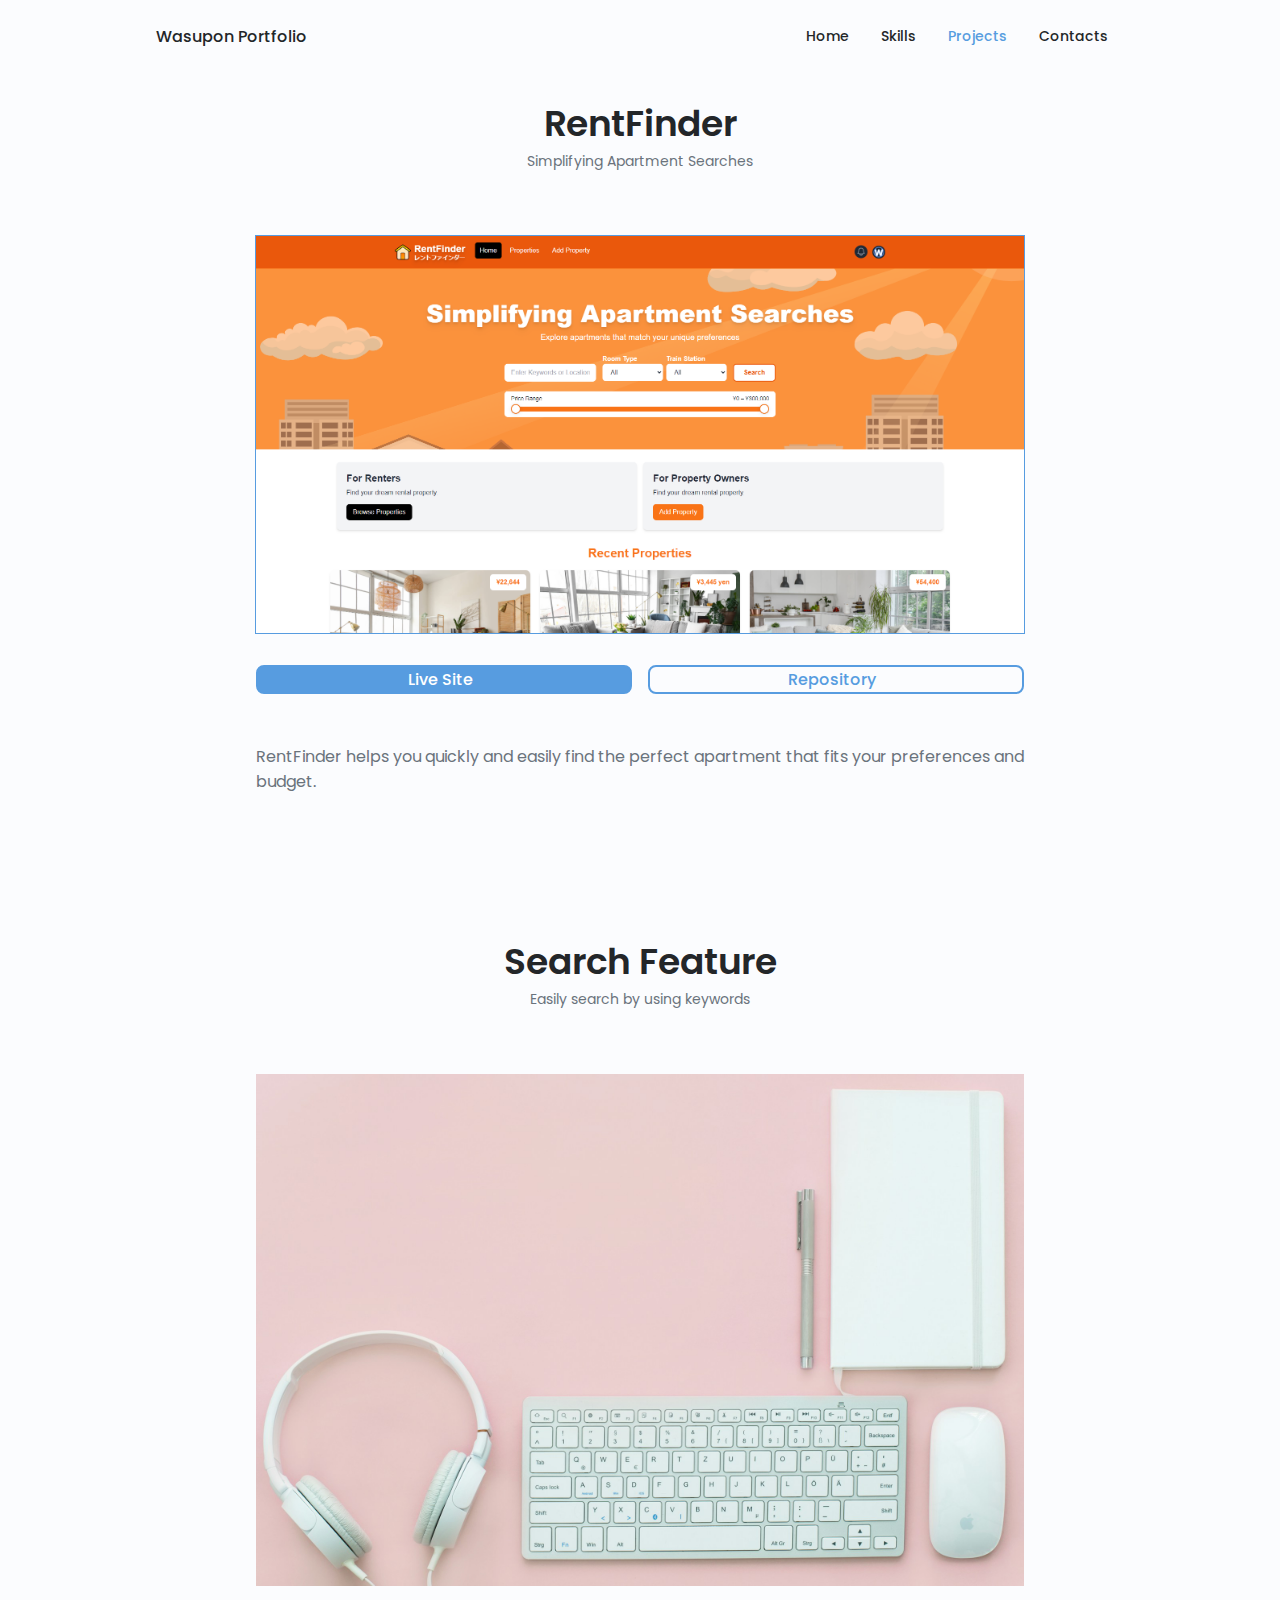
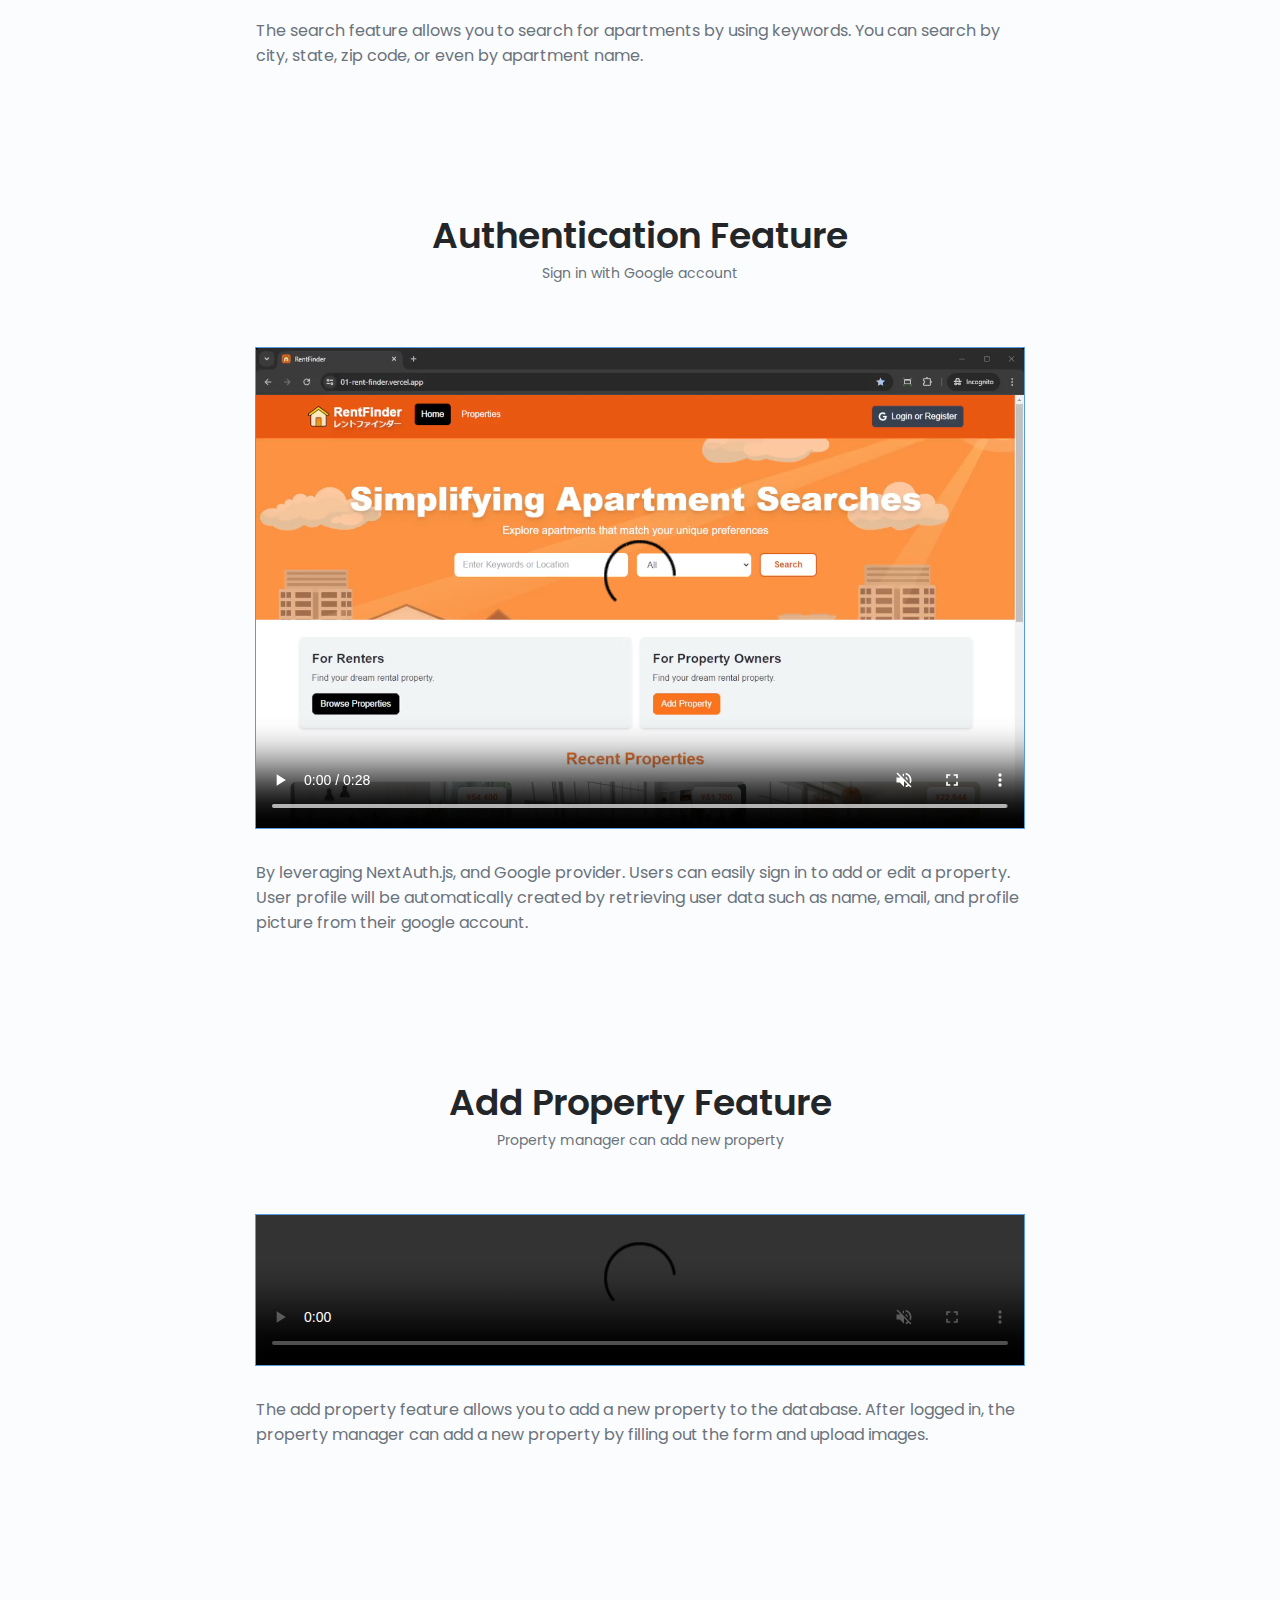
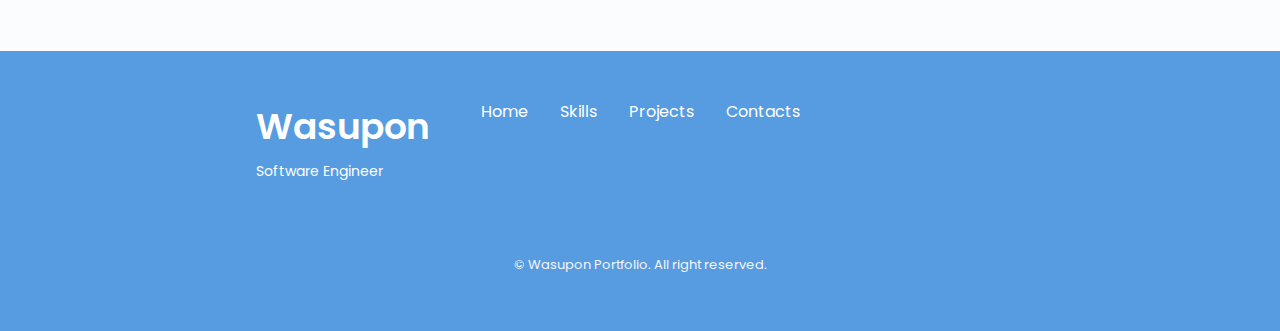
==== project-01.html @ f7b43113 "feat: project image header and icon" ====
<!DOCTYPE html>
<html lang="en">
  <head>
    <meta charset="UTF-8" />
    <meta name="viewport" content="width=device-width, initial-scale=1.0" />

    <!--==================== UNICONS ====================-->

    <link
      rel="stylesheet"
      href="https://unicons.iconscout.com/release/v4.0.8/css/line.css"
    />

    <link
      rel="stylesheet"
      href="https://unicons.iconscout.com/release/v4.0.8/css/solid.css"
    />

    <!--==================== CSS ==========-->
    <link rel="stylesheet" href="assets/css/styles.css" />

    <title>RentFinder Details</title>
    <link rel="icon" type="image/x-icon" href="/assets/img/w_icon.ico" />
  </head>
  <body>
    <!--==================== HEADER ====================-->
    <header class="header" id="header">
      <nav class="nav container">
        <a href="./index.html#home" class="nav__logo">Wasupon Portfolio</a>

        <div class="nav__menu" id="nav-menu">
          <ul class="nav__list grid">
            <li class="nav__item">
              <a href="./index.html#home" class="nav__link">
                <i class="uil uil-estate nav__icon"></i> Home
              </a>
            </li>

            <li class="nav__item">
              <a href="./index.html#skills" class="nav__link">
                <i class="uil uil-file-alt nav__icon"></i> Skills
              </a>
            </li>

            <li class="nav__item">
              <a href="./index.html#projects" class="nav__link active-link">
                <i class="uil uil-scenery nav__icon"></i> Projects
              </a>
            </li>

            <li class="nav__item">
              <a href="./index.html#contact" class="nav__link">
                <i class="uil uil-message nav__icon"></i> Contacts
              </a>
            </li>
          </ul>

          <i class="uil uil-times nav__close" id="nav-close"></i>
        </div>

        <div class="nav__btns">
          <!-- Theme change button -->
          <i class="uil uil-moon change-theme" id="theme-button"></i>

          <div class="nav__toggle" id="nav-toggle">
            <i class="uil uil-apps"></i>
          </div>
        </div>
      </nav>
    </header>

    <!--==================== MAIN ====================-->
    <main class="main">
      <!--==================== ABOUT ====================-->
      <section class="about section">
        <div>
          <h2 class="section__title">RentFinder</h2>
          <span class="section__subtitle">Simplifying Apartment Searches</span>

          <div class="about__container container">
            <div class="about__data"></div>

            <a href="https://01-rent-finder.vercel.app/" target="_blank">
              <img
                src="assets/img/project-01.png"
                alt=""
                class="project__image__details img-outline"
              />
            </a>
            <br /><br />
            <div class="projects__button__container">
              <a
                href="https://01-rent-finder.vercel.app/"
                target="_blank"
                class="button button projects__button"
              >
                Live&nbsp;Site
                <i class="uil uil-arrow-circle-right button__icon"></i>
              </a>
              &nbsp;&nbsp;&nbsp;&nbsp;
              <a
                href="https://github.com/wasupon0/01-rent-finder"
                target="_blank"
                class="button button--white projects__button"
              >
                Repository
                <i class="uil uil-github button__icon"></i>
              </a>
            </div>
            <br /><br />
            <p class="about__description">
              RentFinder helps you quickly and easily find the perfect apartment
              that fits your preferences and budget.
            </p>
          </div>
        </div>

        <br />
        <br />
        <br />
        <br />

        <div>
          <h2 class="section__title">Search Feature</h2>
          <span class="section__subtitle">Easily search by using keywords</span>

          <div class="about__container container">
            <div class="about__data"></div>

            <img src="assets/img/projects_place_holder.jpg" alt="" />
            <br /><br />

            <p class="about__description">
              The search feature allows you to search for apartments by using
              keywords. You can search by city, state, zip code, or even by
              apartment name.
            </p>
          </div>
        </div>

        <br />
        <br />
        <br />
        <br />

        <div>
          <h2 class="section__title">Authentication Feature</h2>
          <span class="section__subtitle">Sign in with Google account</span>

          <div class="about__container container">
            <div class="about__data"></div>

            <video
              src="/assets/videos/project-01-auth.mp4"
              title="Copy or Open Text Output from the Context Menu"
              autoplay
              loop
              muted
              controls
              width="100%"
              class="img-outline"
            ></video>
            <br /><br />

            <p class="about__description">
              By leveraging NextAuth.js, and Google provider. Users can easily
              sign in to add or edit a property. User profile will be
              automatically created by retrieving user data such as name, email,
              and profile picture from their google account.
            </p>
          </div>
        </div>

        <br />
        <br />
        <br />
        <br />

        <div>
          <h2 class="section__title">Add Property Feature</h2>
          <span class="section__subtitle"
            >Property manager can add new property</span
          >

          <div class="about__container container">
            <div class="about__data"></div>

            <video
              src="/assets/videos/project-01-add-property.mp4"
              title="Copy or Open Text Output from the Context Menu"
              autoplay
              loop
              muted
              controls
              width="100%"
              class="img-outline"
            ></video>
            <br /><br />

            <p class="about__description">
              The add property feature allows you to add a new property to the
              database. After logged in, the property manager can add a new
              property by filling out the form and upload images.
            </p>
          </div>
        </div>

        <br />
        <br />
        <br />
        <br />
      </section>
    </main>

    <!--==================== FOOTER ====================-->
    <footer class="footer">
      <div class="footer__bg">
        <div class="footer__container container grid">
          <div>
            <h1 class="footer__title">Wasupon</h1>
            <span class="footer__subtitle">Software Engineer</span>
          </div>

          <ul class="footer__links">
            <li>
              <a href="./index.html#home" class="footer__link">Home</a>
            </li>
            <li>
              <a href="./index.html#skills" class="footer__link">Skills</a>
            </li>
            <li>
              <a href="./index.html#projects" class="footer__link">Projects</a>
            </li>
            <li>
              <a href="./index.html#contact" class="footer__link">Contacts</a>
            </li>
          </ul>

          <div class="footer__socials">
            <a
              href="mailto: wasupon.mail@gmail.com"
              target="_blank"
              class="footer__social"
            >
              <i class="uil uil-envelope-alt"></i>
            </a>
            <a
              href="https://www.linkedin.com/in/wasupon-p-90a991279/"
              target="_blank"
              class="footer__social"
            >
              <i class="uil uil-linkedin-alt"></i>
            </a>
            <a
              href="https://github.com/wasupon0"
              target="_blank"
              class="footer__social"
            >
              <i class="uil uil-github-alt"></i>
            </a>
          </div>
        </div>

        <p class="footer__copy">
          &#169; Wasupon Portfolio. All right reserved.
        </p>
      </div>
    </footer>

    <!--========== SCROLL TOP ==========-->
    <a href="#" class="scrollup" id="scroll-top">
      <i class="uil uil-arrow-up scrollup__icon"></i>
    </a>

    <!--==================== MAIN JS ====================-->
    <script src="assets/js/main.js"></script>
  </body>
</html>
---- assets/css/styles.css ----
/*==================== GOOGLE FONTS ====================*/
@import url("https://fonts.googleapis.com/css2?family=Poppins:wght@400;500;600&display=swap");
/*==================== VARIABLES CSS ====================*/
:root {
  --header-height: 3rem;
  /*========== Colors ==========*/
  /* Change favorite color */
  --hue-color: 210;
  /*Purple 250 - Green 142 - Blue 230 - Pink 340*/
  /* HSL color mode */
  --first-color: hsl(var(--hue-color), 69%, 61%);
  --first-color-second: hsl(var(--hue-color), 69%, 61%);
  --first-color-alt: hsl(var(--hue-color), 57%, 53%);
  --first-color-lighter: hsl(var(--hue-color), 92%, 85%);
  --title-color: hsl(var(--hue-color), 8%, 15%);
  --text-color: hsl(var(--hue-color), 8%, 45%);
  --text-color-light: hsl(var(--hue-color), 8%, 65%);
  --input-color: hsl(var(--hue-color), 70%, 96%);
  --body-color: hsl(var(--hue-color), 60%, 99%);
  --container-color: #fff;
  --scroll-bar-color: hsl(var(--hue-color), 12%, 90%);
  --scroll-thumb-color: hsl(var(--hue-color), 12%, 80%);
  /*========== Font and typography ==========*/
  --body-font: "Poppins", sans-serif;
  --big-font-size: 2rem;
  --h1-font-size: 1.5rem;
  --h2-font-size: 1.25rem;
  --h3-font-size: 1.125rem;
  --normal-font-size: 0.938rem;
  --small-font-size: 0.813rem;
  --smaller-font-size: 0.75rem;
  /*========== Font weight ==========*/
  --font-medium: 500;
  --font-semi-bold: 600;
  /*========== Margins Bottom ==========*/
  --mb-0-25: 0.25rem;
  --mb-0-5: 0.5rem;
  --mb-0-75: 0.75rem;
  --mb-1: 1rem;
  --mb-1-5: 1.5rem;
  --mb-2: 2rem;
  --mb-2-5: 2.5rem;
  --mb-3: 3rem;
  /*========== z index ==========*/
  --z-tooltip: 10;
  --z-fixed: 100;
  --z-modal: 1000;
}

::selection {
  background: #579ce0; /* Highlight color */
  color: white; /* Text color within the highlight */
}

@media screen and (min-width: 968px) {
  :root {
    --big-font-size: 3rem;
    --h1-font-size: 2.25rem;
    --h2-font-size: 1.5rem;
    --h3-font-size: 1.25rem;
    --normal-font-size: 1rem;
    --small-font-size: 0.875rem;
    --smaller-font-size: 0.813rem;
  }
}

/*========== Variables Dark theme ==========*/
body.dark-theme {
  /* HSL color mode */
  --first-color-second: hsl(var(--hue-color), 30%, 8%);
  --title-color: hsl(var(--hue-color), 8%, 95%);
  --text-color: hsl(var(--hue-color), 8%, 75%);
  --input-color: hsl(var(--hue-color), 29%, 16%);
  --body-color: hsl(var(--hue-color), 28%, 12%);
  --container-color: hsl(var(--hue-color), 29%, 16%);
  --scroll-bar-color: hsl(var(--hue-color), 12%, 48%);
  --scroll-thumb-color: hsl(var(--hue-color), 12%, 36%);
}

/*========== Button Dark/Light ==========*/
.nav__btns {
  align-items: center;
  display: flex;
}

.change-theme {
  color: var(--title-color);
  cursor: pointer;
  font-size: 1.25rem;
  margin-right: var(--mb-1);
}

.change-theme:hover {
  color: var(--first-color);
}

/*==================== BASE ====================*/
* {
  box-sizing: border-box;
  margin: 0;
  padding: 0;
}

html {
  scroll-behavior: smooth;
}

body {
  background-color: var(--body-color);
  color: var(--text-color);
  font-family: var(--body-font);
  font-size: var(--normal-font-size);
  margin: 0 0 var(--header-height) 0;
}

h1,
h2,
h3,
h4 {
  color: var(--title-color);
  font-weight: var(--font-semi-bold);
}

ul {
  list-style: none;
}

a {
  text-decoration: none;
}

img {
  height: auto;
  max-width: 100%;
}

/*==================== REUSABLE CSS CLASSES ====================*/
.section {
  padding: 2rem 0 4rem;
}

.section__title {
  color: var(--title-color);
  font-size: var(--h1-font-size);
}

.section__subtitle {
  display: block;
  font-size: var(--small-font-size);
  margin-bottom: var(--mb-3);
}

.section__title,
.section__subtitle {
  text-align: center;
}

/*==================== LAYOUT ====================*/
.container {
  margin-left: var(--mb-1-5);
  margin-right: var(--mb-1-5);
  max-width: 768px;
}

.grid {
  display: grid;
  gap: 1.5rem;
}

.grid-skill {
  display: grid;
  gap: 5rem;
}

.header {
  background-color: var(--body-color);
  bottom: 0;
  left: 0;
  position: fixed;
  width: 100%;
  z-index: var(--z-fixed);
}

/*==================== NAV ====================*/
.nav {
  align-items: center;
  display: flex;
  height: var(--header-height);
  justify-content: space-between;
  max-width: 968px;
}

.nav__logo,
.nav__toggle {
  color: var(--title-color);
  font-weight: var(--font-medium);
}

.nav__logo:hover {
  color: var(--first-color);
}

.nav__toggle {
  cursor: pointer;
  font-size: 1.1rem;
}

.nav__toggle:hover {
  color: var(--first-color);
}

@media screen and (max-width: 767px) {
  .nav__menu {
    background-color: var(--body-color);
    border-radius: 1.5rem 1.5rem 0 0;
    bottom: -100%;
    box-shadow: 0 -1px 4px rgba(0, 0, 0, 0.15);
    left: 0;
    padding: 2rem 1.5rem 4rem;
    position: fixed;
    transition: 0.3s;
    width: 100%;
  }
}

.nav__list {
  gap: 2rem;
  grid-template-columns: repeat(3, 1fr);
}

.nav__link {
  align-items: center;
  color: var(--title-color);
  display: flex;
  flex-direction: column;
  font-size: var(--small-font-size);
  font-weight: var(--font-medium);
}

.nav__link:hover {
  color: var(--first-color);
}

.nav__icon {
  font-size: 1.2rem;
}

.nav__close {
  bottom: 0.5rem;
  color: var(--first-color);
  cursor: pointer;
  font-size: 1.5rem;
  position: absolute;
  right: 1.3rem;
}

.nav__close:hover {
  color: var(--first-color-alt);
}

/* show menu */
.show-menu {
  bottom: 0;
}

/* Active link */
.active-link {
  color: var(--first-color);
}

/* Change background header */
.scroll-header {
  box-shadow: 0 -1px 4px rgba(0, 0, 0, 0.15);
}

/*==================== HOME ====================*/
.home__container {
  gap: 1rem;
}

.home__content {
  align-items: center;
  grid-template-columns: 0.5fr 3fr;
  padding-top: 3.5rem;
}

.home__social {
  display: grid;
  grid-template-columns: max-content;
  row-gap: 1rem;
}

.home__social-icon {
  color: var(--first-color);
  font-size: 1.25rem;
}

.home__social-icon:hover {
  color: var(--first-color-alt);
}

.home__blob {
  fill: var(--first-color);
  width: 200px;
}

.home__blob-img {
  width: 170px;
}

.home__data {
  grid-column: 1/3;
}

.home__title {
  font-size: var(--big-font-size);
}

.home__subtitle {
  color: var(--text-color);
  font-size: var(--h3-font-size);
  font-weight: var(--font-medium);
  margin-bottom: var(--mb-0-75);
}

.home__description {
  margin-bottom: var(--mb-2);
}

.home__scroll {
  display: none;
}

.home__scroll-button {
  color: var(--first-color);
  transition: 0.3s;
}

.home__scroll-button:hover {
  transform: translateY(0.25rem);
}

.home__scroll-mouse {
  font-size: 2rem;
}

.home__scroll-name {
  color: var(--title-color);
  font-size: var(--small-font-size);
  font-weight: var(--font-medium);
  margin-right: var(--mb-0-25);
}

.home__scroll-arrow {
  font-size: 1.25rem;
}

/*========== BUTTONS ==========*/

.button {
  background-color: var(--first-color);
  border: 2px solid var(--first-color);
  border-radius: 0.5rem;
  color: #fff;
  display: inline-block;
  font-weight: var(--font-medium);
  padding: 0.75rem 2rem;
}

/*========== BUTTONS PROJECT NEXT ==========*/

#button--show,
#button--hide {
  align-self: center;
  background-color: var(--first-color);
  border: 2px solid var(--first-color);
  border-radius: 0.5rem;
  color: #fff;
  cursor: pointer;
  font-family: Poppins, sans-serif;
  font-size: var(--normal-font-size);
  font-weight: var(--font-medium);
  padding: 0.75rem 2rem;
}

#button--show:hover,
#button--hide:hover {
  background-color: var(--first-color-alt);
}

.hide-project {
  display: none;
}

.show-project {
  display: grid;
}

/*========== BUTTONS PROJECT NEXT ==========*/

.button__container {
  display: flex;
  justify-content: center;
}

.button:hover {
  background-color: var(--first-color-alt);
}

.button__icon {
  font-size: 1.5rem;
  margin-left: var(--mb-0-5);
  transition: 0.3s;
}

.button--white {
  background-color: transparent;
  border: 2px solid var(--first-color);
  border-radius: 0.5rem;
  color: var(--first-color);
}

.button--white:hover {
  background-color: transparent;
  border: 2px solid var(--first-color-alt);
  color: var(--first-color-alt);
}

.button--flex {
  align-items: center;
  display: inline-flex;
  justify-items: center;
  text-align: center;
}

.button--small {
  padding: 0.75rem 1rem;
}

.button--link {
  background-color: transparent;
  color: var(--first-color);
  padding: 0;
}

.button--link:hover {
  background-color: transparent;
  color: var(--first-color-alt);
}

/*==================== ABOUT ====================*/
.about__img {
  align-self: center;
  border-radius: 0.5rem;
  justify-self: center;
  width: 200px;
}

.about__description {
  margin-bottom: var(--mb-2-5);
  text-align: center;
}

.about__info {
  display: flex;
  justify-content: space-evenly;
  margin-bottom: var(--mb-2-5);
}

.about__info-title {
  color: var(--title-color);
  font-size: var(--h2-font-size);
  font-weight: var(--font-semi-bold);
}

.about__info-name {
  font-size: var(--smaller-font-size);
}

.about__info-title,
.about__info-name {
  display: block;
  text-align: center;
}

.about__buttons {
  display: flex;
  justify-content: center;
}

/*==================== SKILLS ====================*/
.skills__container {
  row-gap: 0;
}

.skills__header {
  align-items: center;
  cursor: pointer;
  display: flex;
  margin-bottom: var(--mb-2-5);
}

.skills__icon,
.skills__arrow {
  color: var(--first-color);
  font-size: 2rem;
}

.skills__icon {
  margin-right: var(--mb-0-75);
}

.skills__title {
  font-size: var(--h3-font-size);
}

.skills__subtitle {
  color: var(--text-color-light);
  font-size: var(--smaller-font-size);
}

.skills__arrow {
  margin-left: auto;
  transition: 0.4s;
}

.skills__list {
  padding-left: 2.7rem;
  row-gap: 1.5rem;
}

.skills__titles {
  display: flex;
  justify-content: space-between;
  margin-bottom: var(--mb-0-5);
}

.skills__name {
  font-size: var(--normal-font-size);
  font-weight: var(--font-medium);
}

.skills__bar,
.skills__percentage {
  border-radius: 0.25rem;
  height: 5px;
}

.skills__bar {
  background-color: var(--first-color-lighter);
}

.skills__percentage {
  background-color: var(--first-color);
  display: block;
}

.skills__html {
  width: 90%;
}

.skills__css {
  width: 80%;
}

.skills__js {
  width: 60%;
}

.skills__react {
  width: 85%;
}

.skills__php {
  width: 80%;
}

.skills__node {
  width: 70%;
}

.skills__firebase {
  width: 90%;
}

.skills__python {
  width: 55%;
}

.skills__figma {
  width: 90%;
}

.skills__sketch {
  width: 85%;
}

.skills__photoshop {
  width: 85%;
}

.skills__close .skills__list {
  height: 0px;
  overflow: hidden;
}

.skills__open .skills__list {
  height: max-content;
  margin-bottom: var(--mb-2-5);
}

.skills__open .skills__arrow {
  transform: rotate(-180deg);
}

/*==================== QUALIFICATION ====================*/
.qualification__tabs {
  display: flex;
  justify-content: space-evenly;
  margin-bottom: var(--mb-2);
}

.qualification__button {
  cursor: pointer;
  font-size: var(--h3-font-size);
  font-weight: var(--font-medium);
}

.qualification__button:hover {
  color: var(--first-color);
}

.qualification__icon {
  font-size: 1.8rem;
  margin-right: var(--mb-0-25);
}

.qualification__data {
  column-gap: 1.5rem;
  display: grid;
  grid-template-columns: 1fr max-content 1fr;
}

.qualification__title {
  font-size: var(--normal-font-size);
  font-weight: var(--font-medium);
}

.qualification__subtitle {
  display: inline-block;
  font-size: var(--small-font-size);
  margin-bottom: var(--mb-1);
}

.qualification__calendar {
  color: var(--text-color-light);
  font-size: var(--smaller-font-size);
}

.qualification__rounder {
  background-color: var(--first-color);
  border-radius: 50%;
  display: inline-block;
  height: 13px;
  width: 13px;
}

.qualification__line {
  background-color: var(--first-color);
  display: block;
  height: 100%;
  transform: translate(6px, -7px);
  width: 1px;
}

.qualification [data-content] {
  display: none;
}

.qualification__active[data-content] {
  display: block;
}

.qualification__button.qualification__active {
  color: var(--first-color);
}

/*==================== SERVICES ====================*/
.services__container {
  gap: 1.5rem;
  grid-template-columns: repeat(2, 1fr);
}

.services__content {
  background-color: var(--container-color);
  border-radius: 0.25rem;
  box-shadow: 0 2px 4px rgba(0, 0, 0, 0.15);
  overflow: hidden;
  padding: 3.5rem 0.5rem 1.25rem 1.5rem;
  position: relative;
  transition: 0.3s;
}

.services__content:hover {
  box-shadow: 0 4px 8px rgba(0, 0, 0, 0.15);
}

.services__icon {
  color: var(--first-color);
  display: block;
  font-size: 1.5rem;
  margin-bottom: var(--mb-1);
}

.services__title {
  font-size: var(--h3-font-size);
  font-weight: var(--font-medium);
  margin-bottom: var(--mb-1);
}

.services__button {
  cursor: pointer;
  font-size: var(--small-font-size);
}

.services__button:hover .button__icon {
  transform: translateX(0.25rem);
}

.services__modal {
  align-items: center;
  background-color: rgba(0, 0, 0, 0.5);
  bottom: 0;
  display: flex;
  justify-content: center;
  left: 0;
  opacity: 0;
  padding: 0 1rem;
  position: fixed;
  right: 0;
  top: 0;
  transition: 0.3s;
  visibility: hidden;
  z-index: var(--z-modal);
}

.services__modal-content {
  background-color: var(--container-color);
  border-radius: 0.5rem;
  padding: 1.5rem;
  position: relative;
}

.services__modal-services {
  row-gap: 1rem;
}

.services__modal-service {
  display: flex;
}

.services__modal-title {
  font-size: var(--h3-font-size);
  font-weight: var(--font-medium);
  margin-bottom: var(--mb-1-5);
}

.services__modal-close {
  color: var(--first-color);
  cursor: pointer;
  font-size: 1.5rem;
  position: absolute;
  right: 1rem;
  top: 1rem;
}

.services__modal-icon {
  color: var(--first-color);
  margin-right: var(--mb-0-25);
}

/* Active Modal */
.active-modal {
  opacity: 1;
  visibility: visible;
}

/*==================== PROJECTS ====================*/
.img-outline {
  outline: 1px solid #579ce0;
}

.projects__icon__container {
  align-items: center;
  display: flex;
  gap: 1rem;
  justify-content: flex-start;
  padding-bottom: 1rem;
}

.projects__container {
  max-width: 1200px;
  overflow: initial;
  padding-left: 2rem;
  padding-right: 2rem;
}

.projects__content {
  width: 100%;
}

.projects__img {
  border-radius: 0.5rem;
  justify-self: center;
  width: 100%;
}

.projects__img:hover,
.project__image__details:hover {
  border-color: transparent;
  cursor: pointer;
  outline: 4px solid var(--first-color);
}

.projects__title {
  font-size: var(--h3-font-size);
  margin-bottom: var(--mb-0-5);
}

.projects__description {
  margin-bottom: var(--mb-0-75);
}

.projects__button {
  align-items: center;
  display: inline-flex;
  justify-content: center;
  margin: 0 auto;
  padding: 0 1rem;
  width: 100%;
}

.projects__button__container {
  display: flex;
  justify-content: space-between;
}

.projects__button__container > a {
  margin: 0;
}

.projects__button:hover .button__icon {
  /* transform: translateX(0.25rem); */
}

.swiper-button-prev::after,
.swiper-button-next::after {
  content: "";
}

/* .swiper-portfolio-icon {
  color: var(--first-color);
  font-size: 2rem;
} */

.swiper-button-prev {
  left: -0.5rem;
}

.swiper-button-next {
  right: -0.5rem;
}

.swiper-container-horizontal > .swiper-pagination-bullets {
  bottom: -2.5rem;
}

.swiper-pagination-bullet-active {
  background-color: var(--first-color);
}

.swiper-button-prev,
.swiper-button-next,
.swiper-pagination-bullet {
  outline: none;
}

/*==================== PROJECT IN MIND ====================*/
.project {
  text-align: center;
}

.project__bg {
  background-color: var(--first-color-second);
  padding-top: 3rem;
}

.project__title {
  font-size: var(--h2-font-size);
  margin-bottom: var(--mb-0-75);
}

.project__description {
  margin-bottom: var(--mb-1-5);
}

.project__title,
.project__description {
  color: #fff;
}

.project__img {
  justify-self: center;
  width: 232px;
}

/*==================== TESTIMONIAL ====================*/
.testimonial__data,
.testimonial__header {
  display: flex;
}

.testimonial__data {
  justify-content: space-between;
  margin-bottom: var(--mb-1);
}

.testimonial__img {
  border-radius: 50%;
  height: 60px;
  margin-right: var(--mb-0-75);
  width: 60px;
}

.testimonial__name {
  font-size: var(--h3-font-size);
  font-weight: var(--font-medium);
}

.testimonial__client {
  color: var(--text-color-light);
  font-size: var(--small-font-size);
}

.testimonial__description {
  margin-bottom: var(--mb-2-5);
}

.testimonial__icon-star {
  color: var(--first-color);
}

.swiper-container .swiper-pagination-testimonial {
  bottom: 0;
}

/*==================== CONTACT ME ====================*/
.contact__container {
  row-gap: 3rem;
}

.contact__information {
  display: flex;
  margin-bottom: var(--mb-2);
}

.contact__icon {
  color: var(--first-color);
  font-size: 2rem;
  margin-right: var(--mb-0-75);
}

.contact__title {
  font-size: var(--h3-font-size);
  font-weight: var(--font-medium);
}

.contact__icon:hover {
  color: var(--first-color-lighter);
  cursor: pointer;
}

.contact__subtitle {
  color: var(--text-color-light);
  font-size: var(--small-font-size);
}

.contact__content {
  background-color: var(--input-color);
  border-radius: 0.5rem;
  padding: 0.75rem 1rem 0.25rem;
}

.contact__label {
  color: var(--title-color);
  font-size: var(--smaller-font-size);
}

.contact__input {
  background-color: var(--input-color);
  border: none;
  color: var(--text-color);
  font-family: var(--body-font);
  font-size: var(--normal-font-size);
  outline: none;
  padding: 0.25rem 0.5rem 0.5rem 0;
  width: 100%;
}

/*==================== FOOTER ====================*/
.footer {
  padding-top: 2rem;
}

.footer__container {
  row-gap: 3.5rem;
}

.footer__bg {
  background-color: var(--first-color-second);
  padding: 2rem 0 3rem;
}

.footer__title {
  font-size: var(--h1-font-size);
  margin-bottom: var(--mb-0-25);
}

.footer__subtitle {
  font-size: var(--small-font-size);
}

.footer__links {
  display: flex;
  flex-direction: column;
  row-gap: 1.5rem;
}

.footer__link:hover {
  color: var(--first-color-lighter);
}

.footer__social {
  font-size: 1.25rem;
  margin-right: var(--mb-1-5);
}

.footer__social:hover {
  color: var(--first-color-lighter);
}

.footer__copy {
  color: whitesmoke;
  font-size: var(--smaller-font-size);
  margin-top: var(--mb-3);
  text-align: center;
}

.footer__title,
.footer__subtitle,
.footer__link,
.footer__social {
  color: #fff;
}

/*========== SCROLL UP ==========*/
.scrollup {
  background-color: var(--first-color);
  border-radius: 0.4rem;
  bottom: -20%;
  opacity: 0.8;
  padding: 0 0.3rem;
  position: fixed;
  right: 1rem;
  transition: 0.4s;
  z-index: var(--z-tooltip);
}

.scrollup:hover {
  background-color: var(--first-color-alt);
}

.scrollup__icon {
  color: #fff;
  font-size: 1.5rem;
}

/* Show scroll */
.show-scroll {
  bottom: 5rem;
}

/*========== SCROLL BAR ==========*/
::-webkit-scrollbar {
  background-color: var(--scroll-bar-color);
  border-radius: 0.5rem;
  width: 0.6rem;
}

::-webkit-scrollbar-thumb {
  background-color: var(--scroll-thumb-color);
  border-radius: 0.5rem;
}

::-webkit-scrollbar-thumb:hover {
  background-color: var(--text-color-light);
}

/*==================== MEDIA QUERIES ====================*/
/* For small devices */
@media screen and (max-width: 375px) {
  .container {
    margin-left: var(--mb-1);
    margin-right: var(--mb-1);
  }
  .nav__menu {
    padding: 2rem 0.25rem 4rem;
  }
  .nav__list {
    column-gap: 0;
  }
  .home__content {
    grid-template-columns: 0.25fr 3fr;
  }
  .home__blob {
    width: 180px;
  }
  .skills__title {
    font-size: var(--normal-font-size);
  }
  .qualification__data {
    gap: 0.5rem;
  }
  .services__container {
    grid-template-columns: max-content;
    justify-content: center;
  }
  .services__content {
    padding-right: 3.5rem;
  }
  .services__modal {
    padding: 0 0.5rem;
  }
  .project__img {
    width: 200px;
  }

  .projects__img {
    width: 90%;
  }

  .projects__content {
    font-size: var(--small-font-size);
    margin: 0 auto;
  }

  .projects__button__container {
    width: 50%;
  }

  .testimonial__data,
  .testimonial__header {
    align-items: center;
    flex-direction: column;
  }
  .testimonial__img {
    margin-bottom: var(--mb-0-25);
    margin-right: 0;
  }
  .testimonial__data,
  .testimonial__description {
    text-align: center;
  }
}

/* For medium devices */
@media screen and (min-width: 568px) {
  .home__content {
    grid-template-columns: max-content 1fr 1fr;
  }
  .home__data {
    grid-column: initial;
  }
  .home__img {
    justify-self: center;
    order: 1;
  }
  .about__container,
  .skills__container,
  /* .projects__content, */
  .project__container,
  .contact__container,
  .footer__container {
    grid-template-columns: repeat(2, 1fr);
  }
  .qualification__sections {
    display: grid;
    grid-template-columns: 0.6fr;
    justify-content: center;
  }
}

@media screen and (min-width: 768px) {
  .projects__content {
    grid-template-columns: repeat(2, 1fr);
  }

  .container {
    margin-left: auto;
    margin-right: auto;
  }
  body {
    margin: 0;
  }
  .section {
    padding: 6rem 0 2rem;
  }
  .section__subtitle {
    margin-bottom: 4rem;
  }
  .header {
    bottom: initial;
    top: 0;
  }
  .header,
  .main,
  .footer__container {
    padding: 0 1rem;
  }
  .nav {
    column-gap: 1rem;
    height: calc(var(--header-height) + 1.5rem);
  }
  .nav__icon,
  .nav__close,
  .nav__toggle {
    display: none;
  }
  .nav__list {
    column-gap: 2rem;
    display: flex;
  }
  .nav__menu {
    margin-left: auto;
  }
  .change-theme {
    margin: 0;
  }
  .home__container {
    row-gap: 5rem;
  }
  .home__content {
    column-gap: 2rem;
    padding-top: 5.5rem;
  }
  .home__blob {
    width: 270px;
  }
  .home__scroll {
    display: block;
  }
  .home__scroll-button {
    margin-left: 3rem;
  }
  .about__container {
    column-gap: 5rem;
  }
  .about__img {
    width: 350px;
  }
  .about__description {
    text-align: initial;
  }
  .about__info {
    justify-content: space-between;
  }
  .about__buttons {
    justify-content: initial;
  }
  .qualification__tabs {
    justify-content: center;
  }
  .qualification__button {
    margin: 0 var(--mb-1);
  }
  .qualification__sections {
    grid-template-columns: 0.5fr;
  }
  .services__container {
    grid-template-columns: repeat(3, 218px);
    justify-content: center;
  }
  .services__icon {
    font-size: 2rem;
  }
  .services__content {
    padding: 6rem 0 2rem 2.5rem;
  }
  .services__modal-content {
    width: 450px;
  }
  .projects__img {
    /* width: 320px; */
  }
  .projects__content {
    align-items: center;
  }
  .project {
    text-align: initial;
  }
  .project__bg {
    background: none;
  }
  .project__container {
    background-color: var(--first-color-second);
    border-radius: 1rem;
    column-gap: 3rem;
    grid-template-columns: 1fr max-content;
    padding: 3rem 2.5rem 0;
  }
  .project__data {
    padding-top: 0.8rem;
  }
  .footer__container {
    grid-template-columns: repeat(3, 1fr);
  }
  .footer__bg {
    padding: 3rem 0 3.5rem;
  }
  .footer__links {
    column-gap: 2rem;
    flex-direction: row;
  }
  .footer__socials {
    justify-self: flex-end;
  }
  .footer__copy {
    margin-top: 4.5rem;
  }
}

/* For large devices */
@media screen and (min-width: 1024px) {
  .header,
  .main,
  .footer__container {
    padding: 0;
  }
  .home__blob {
    width: 320px;
  }
  .home__social {
    transform: translateX(-6rem);
  }
  .services__container {
    grid-template-columns: repeat(3, 238px);
  }
  .projects__content {
    column-gap: 1.5rem;
  }
  /* .swiper-portfolio-icon {
    font-size: 3.5rem;
  } */
  .swiper-button-prev {
    left: -3.5rem;
  }
  .swiper-button-next {
    right: -3.5rem;
  }
  .swiper-container-horizontal > .swiper-pagination-bullets {
    bottom: -4.5rem;
  }
  .swiper-container-horizontal
    > .swiper-pagination-bullets.swiper-pagination-bullets-dynamic {
    bottom: 0;
  }
  .testimonial__description {
    margin-bottom: 4rem;
  }
  .contact__form {
    width: 460px;
  }
  .contact__inputs {
    grid-template-columns: repeat(2, 1fr);
  }
}
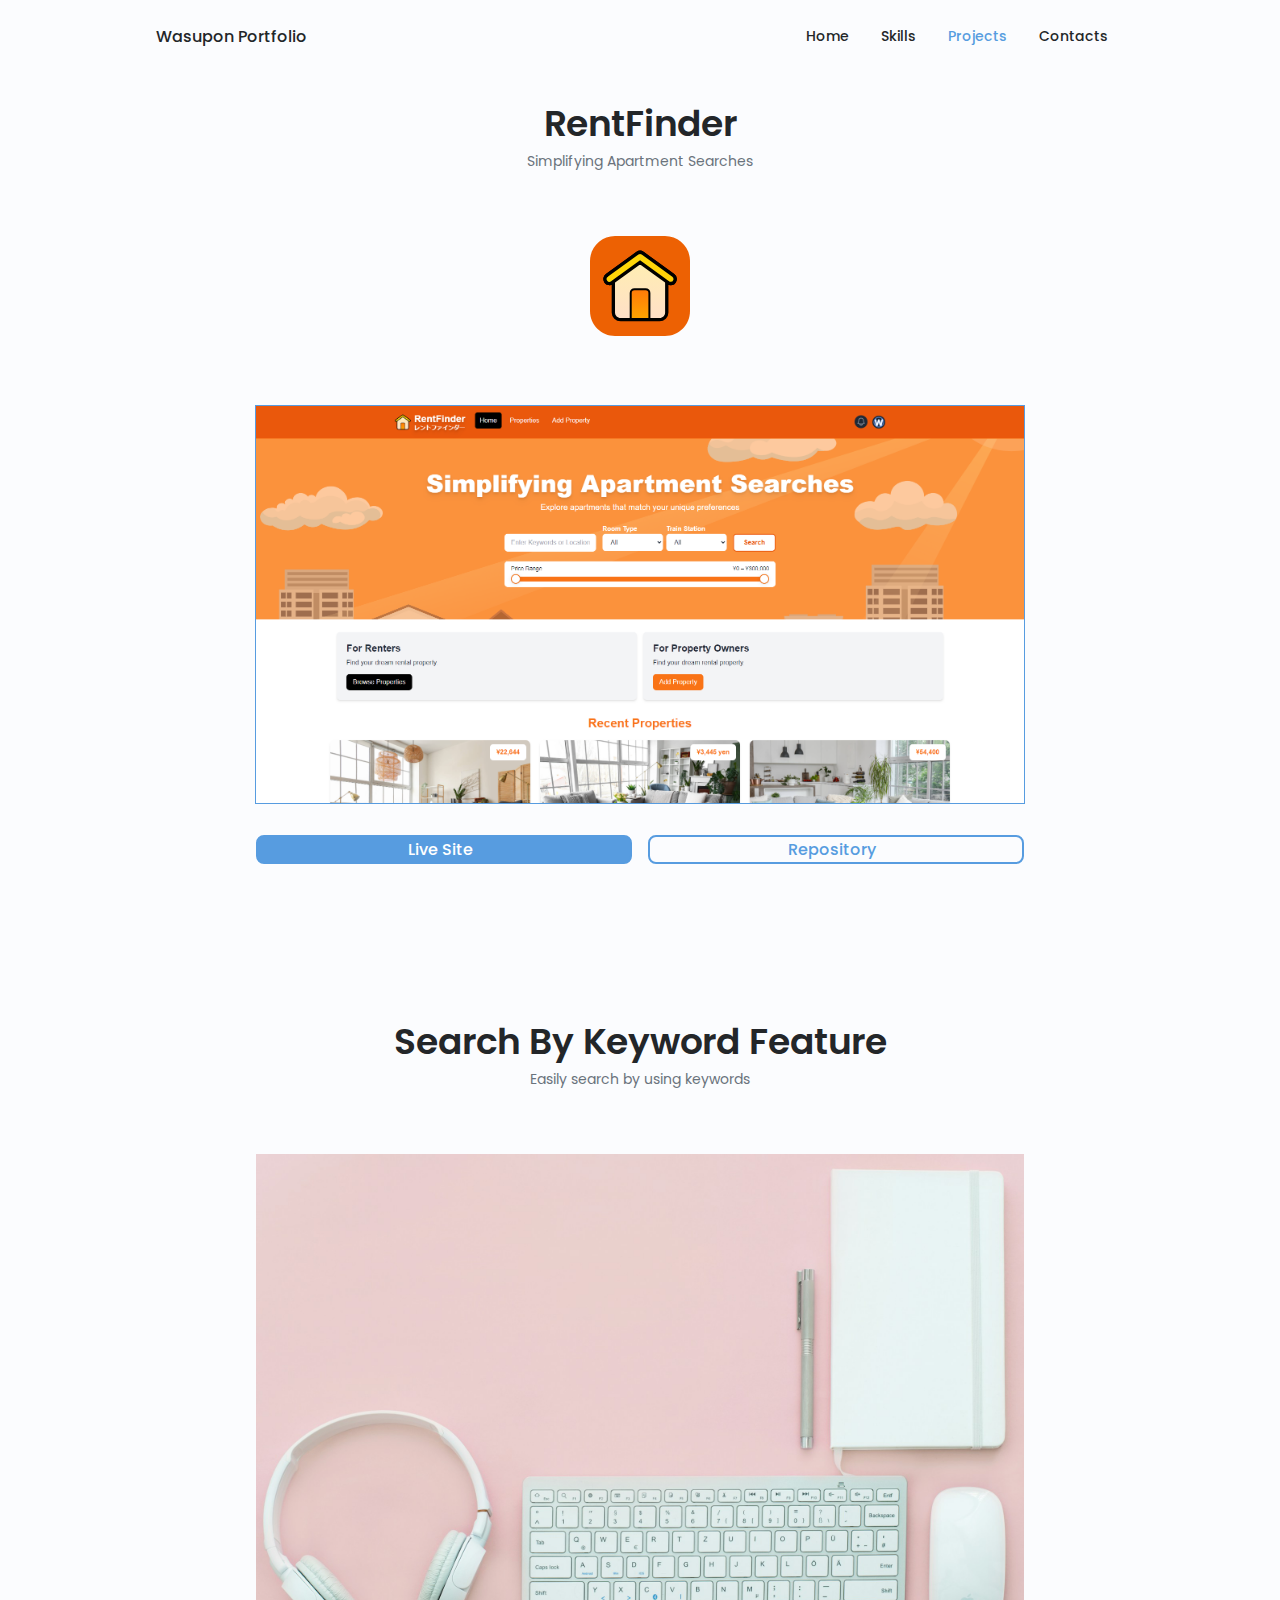
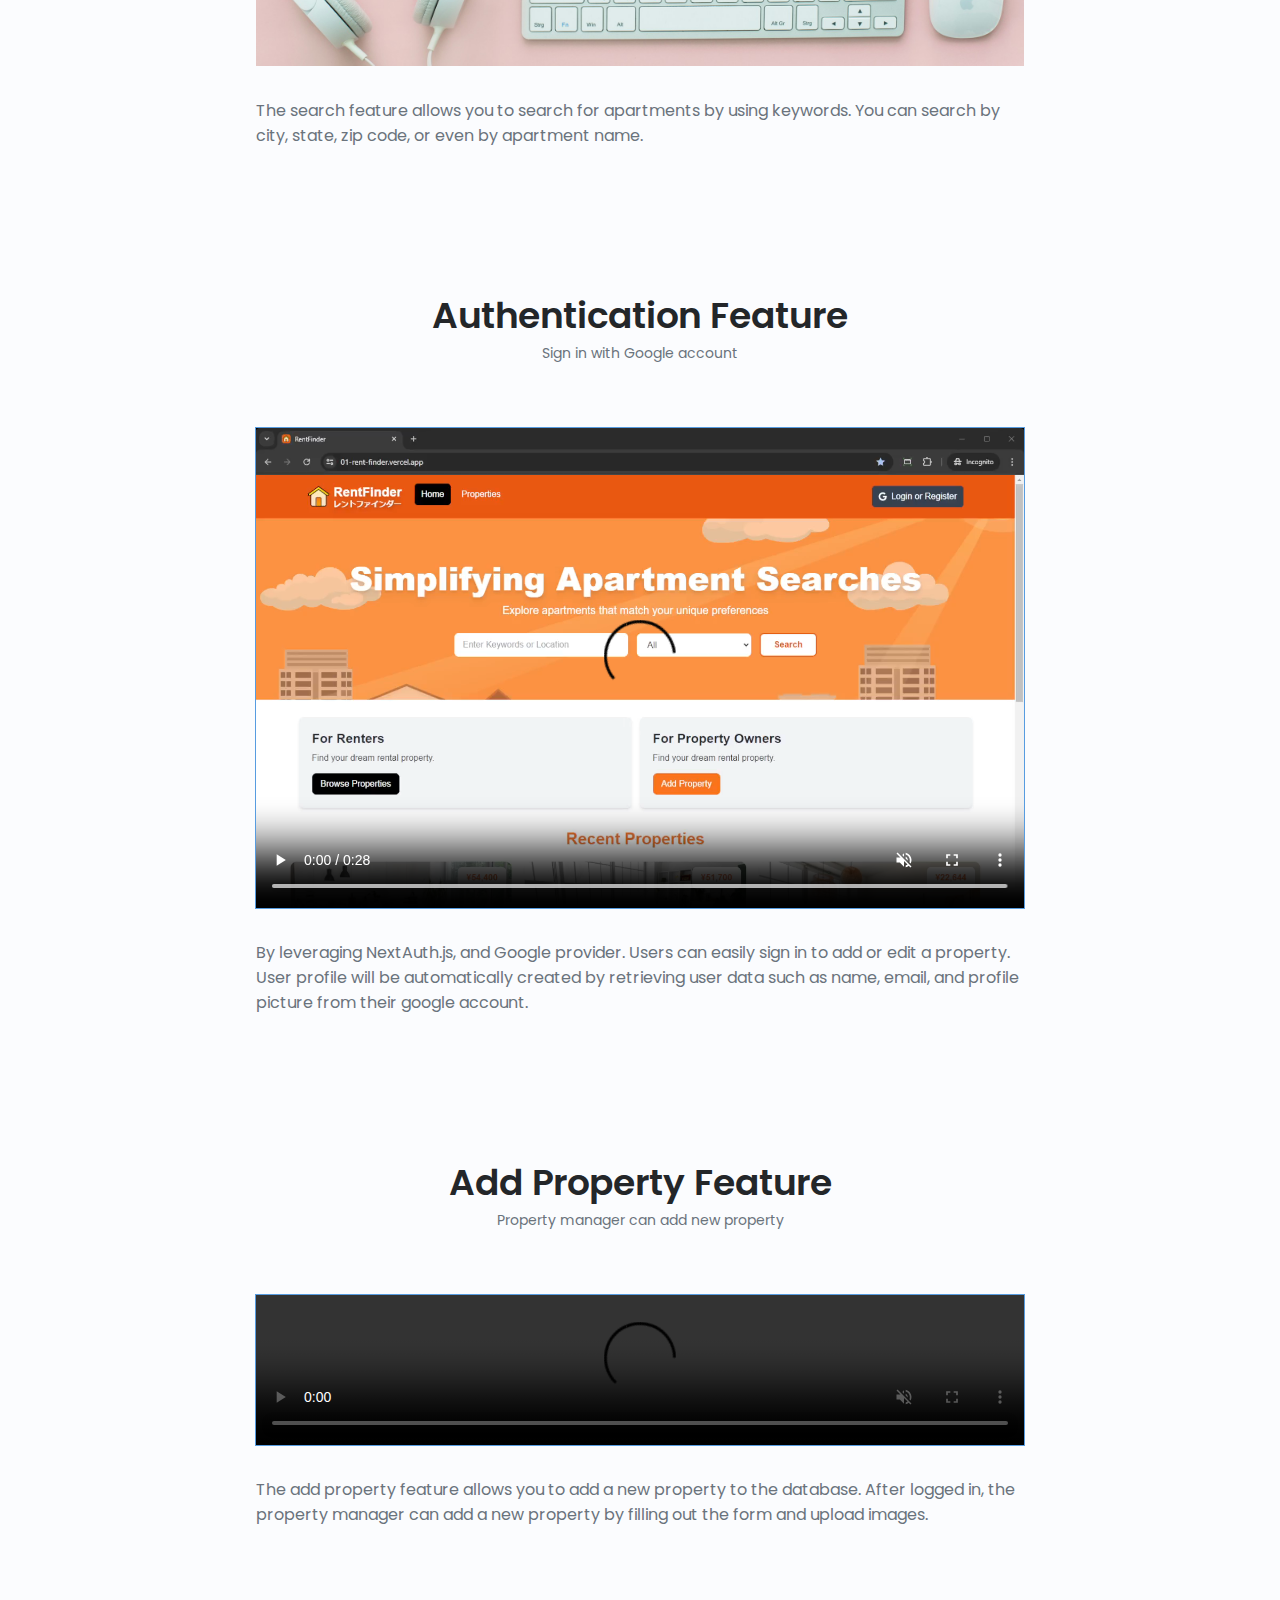
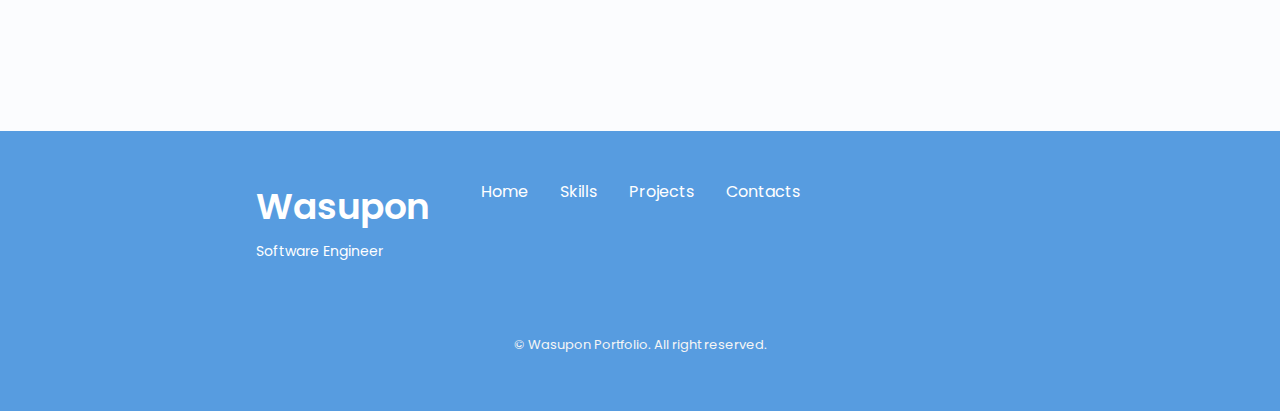
==== commit 5e9de245: "fix: project details page layout" ====
--- a/project-01.html
+++ b/project-01.html
@@ -76,6 +76,9 @@
         <div>
           <h2 class="section__title">RentFinder</h2>
           <span class="section__subtitle">Simplifying Apartment Searches</span>
+          <span class="section__subtitle"
+            ><img src="./assets/img/project-01-icon.svg" width="100px"
+          /></span>
 
           <div class="about__container container">
             <div class="about__data"></div>
@@ -108,20 +111,16 @@
               </a>
             </div>
             <br /><br />
-            <p class="about__description">
-              RentFinder helps you quickly and easily find the perfect apartment
-              that fits your preferences and budget.
-            </p>
-          </div>
-        </div>
-
-        <br />
-        <br />
-        <br />
-        <br />
-
-        <div>
-          <h2 class="section__title">Search Feature</h2>
+          </div>
+        </div>
+
+        <br />
+        <br />
+        <br />
+        <br />
+
+        <div>
+          <h2 class="section__title">Search By Keyword Feature</h2>
           <span class="section__subtitle">Easily search by using keywords</span>
 
           <div class="about__container container">
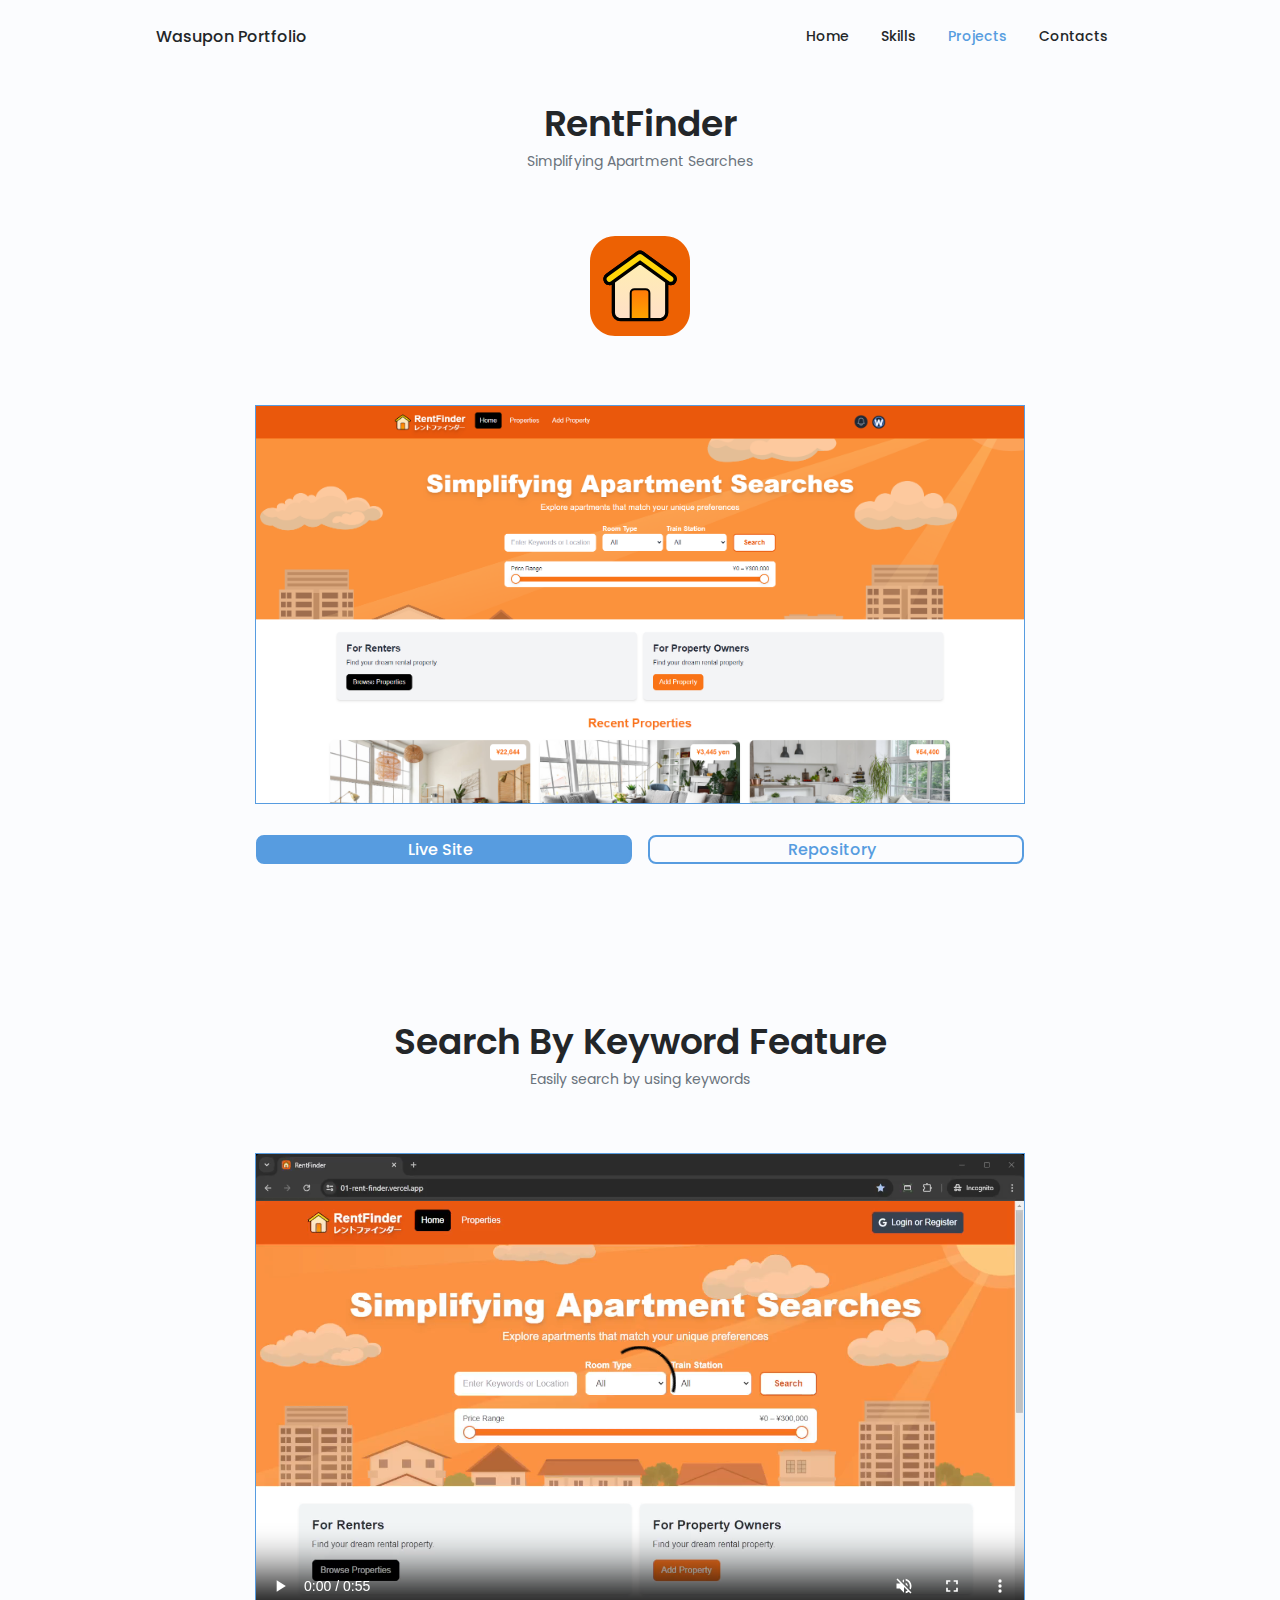
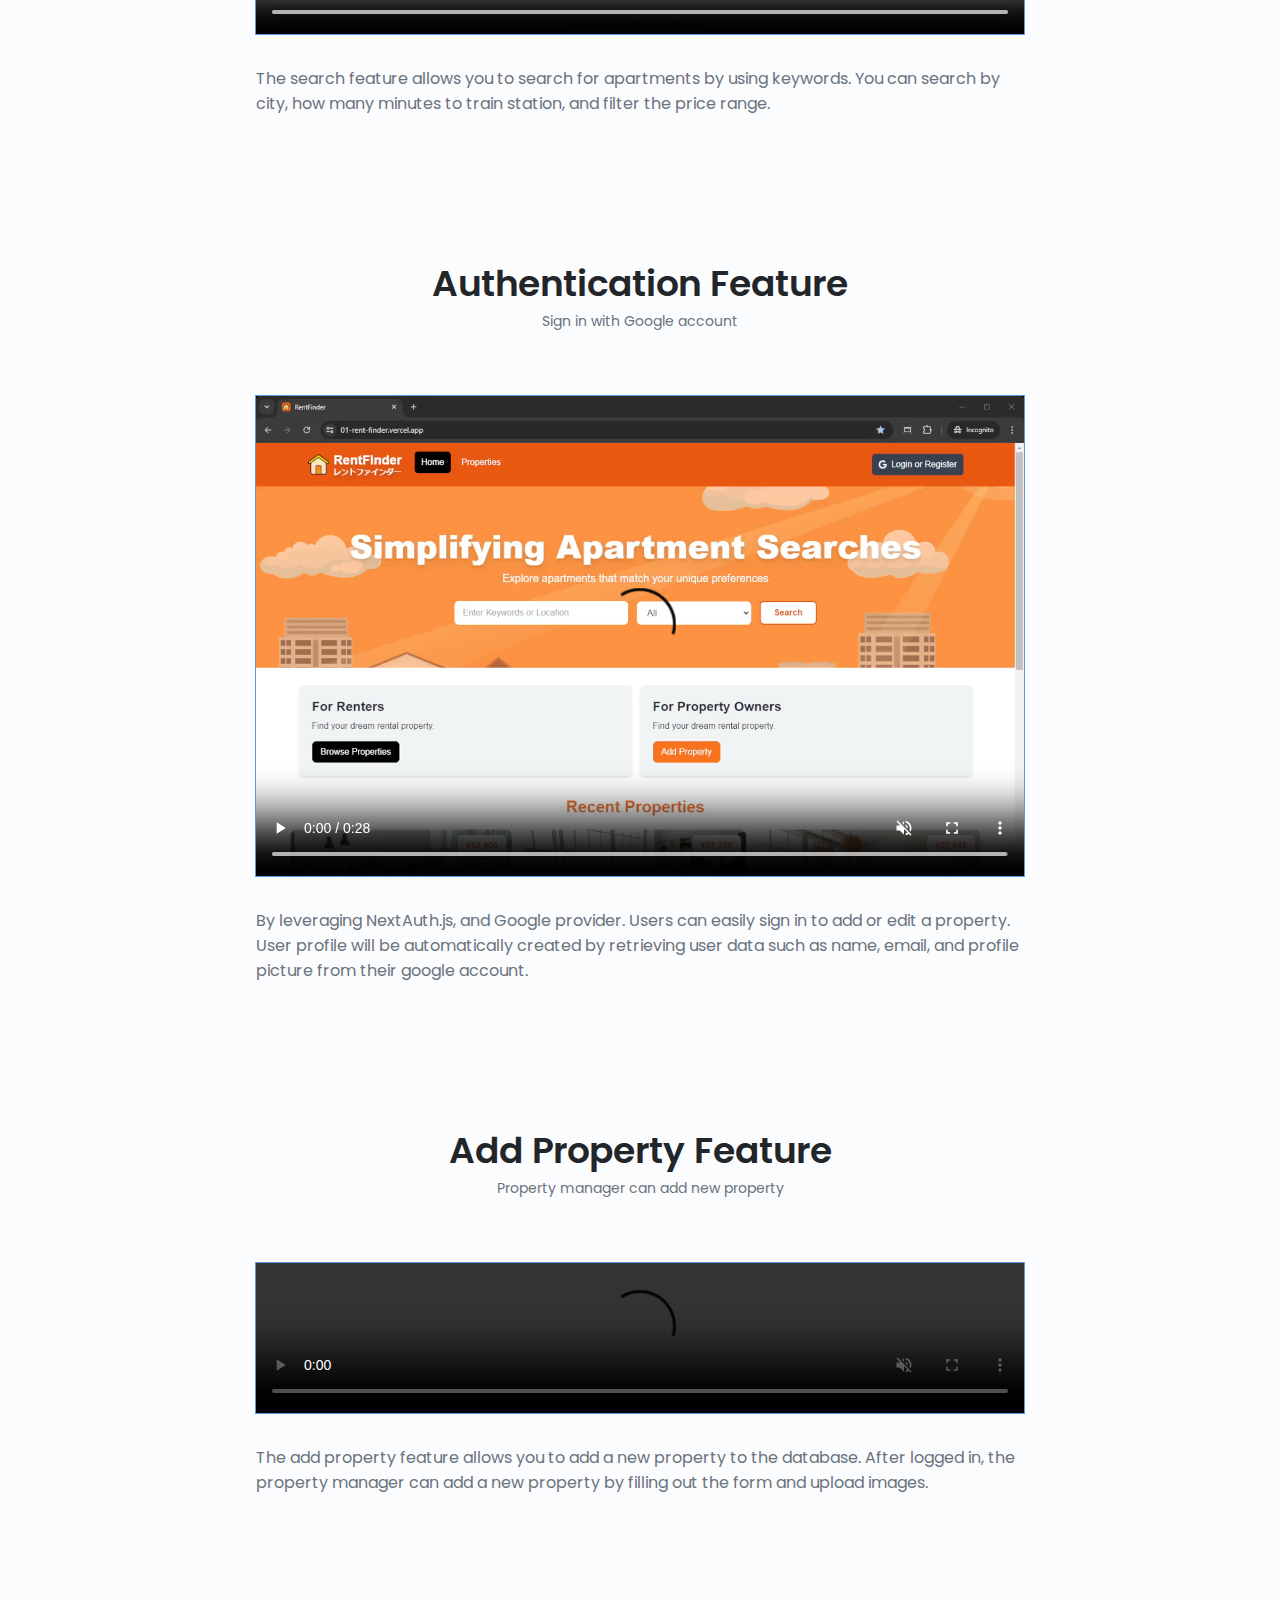
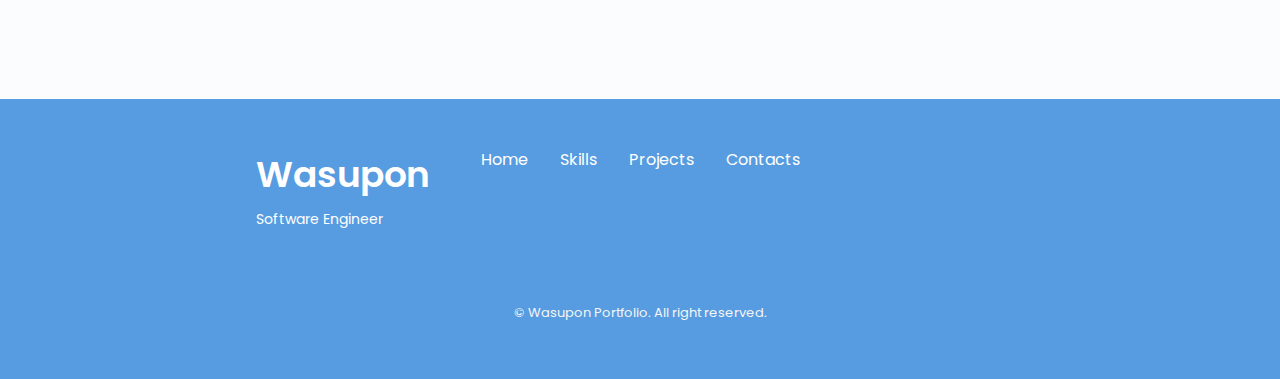
==== commit 963fb503: "feat: project-01 search feature" ====
--- a/project-01.html
+++ b/project-01.html
@@ -126,13 +126,22 @@
           <div class="about__container container">
             <div class="about__data"></div>
 
-            <img src="assets/img/projects_place_holder.jpg" alt="" />
+            <video
+              src="/assets/videos/project-01-search-keyword.mp4"
+              title="Copy or Open Text Output from the Context Menu"
+              autoplay
+              loop
+              muted
+              controls
+              width="100%"
+              class="img-outline"
+            ></video>
             <br /><br />
 
             <p class="about__description">
               The search feature allows you to search for apartments by using
-              keywords. You can search by city, state, zip code, or even by
-              apartment name.
+              keywords. You can search by city, how many minutes to train
+              station, and filter the price range.
             </p>
           </div>
         </div>
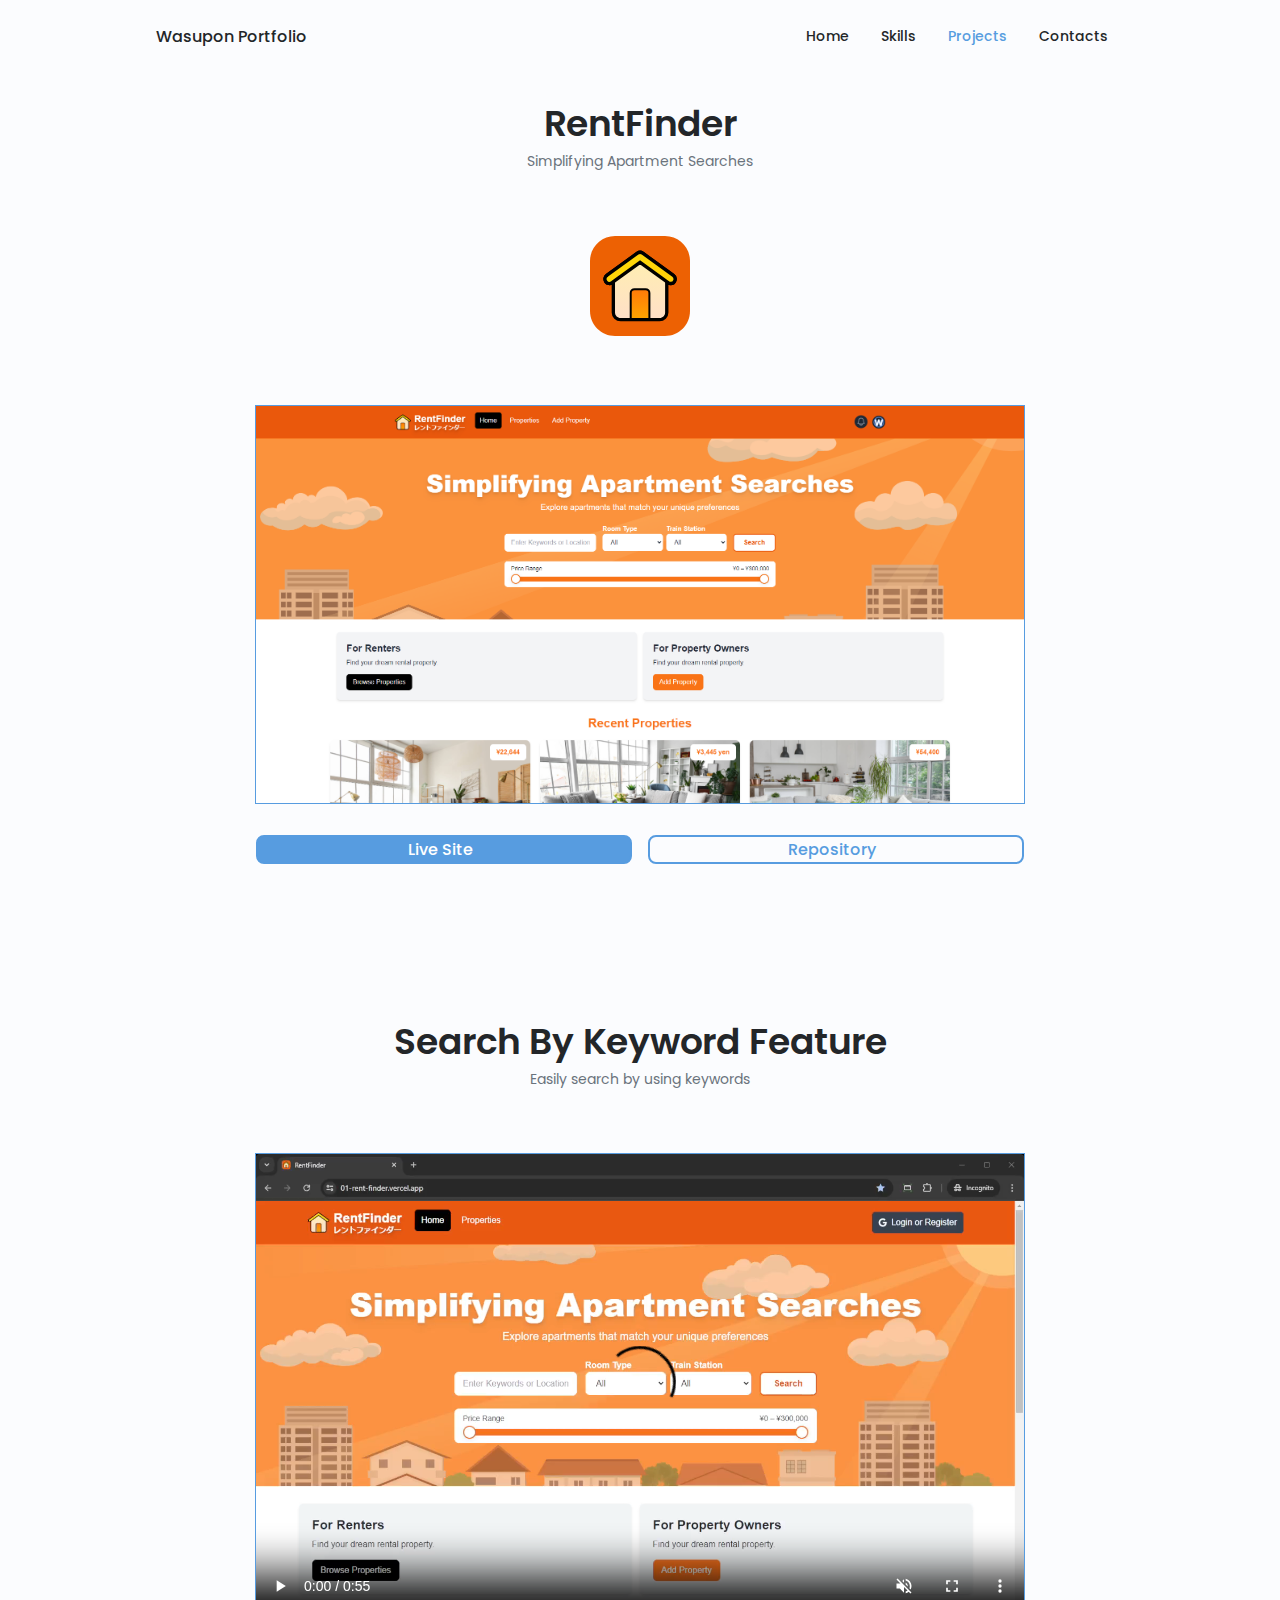
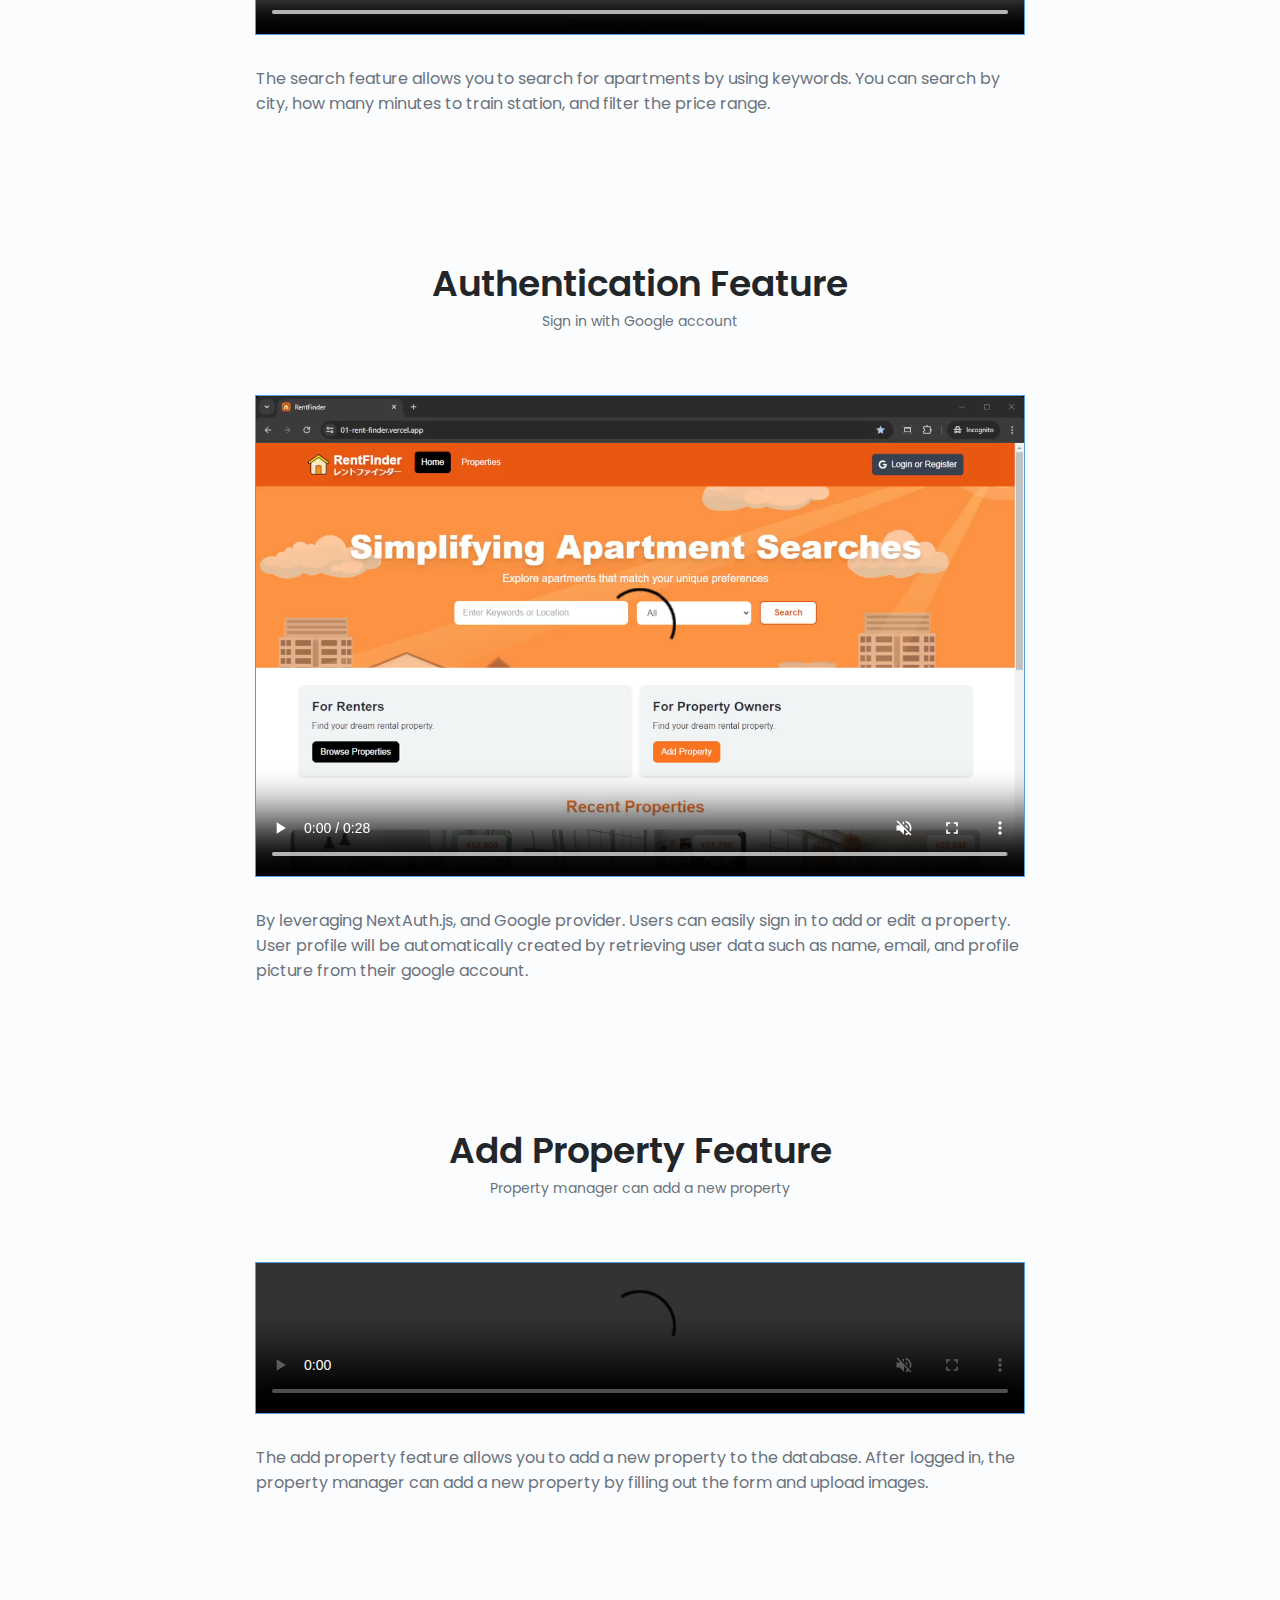
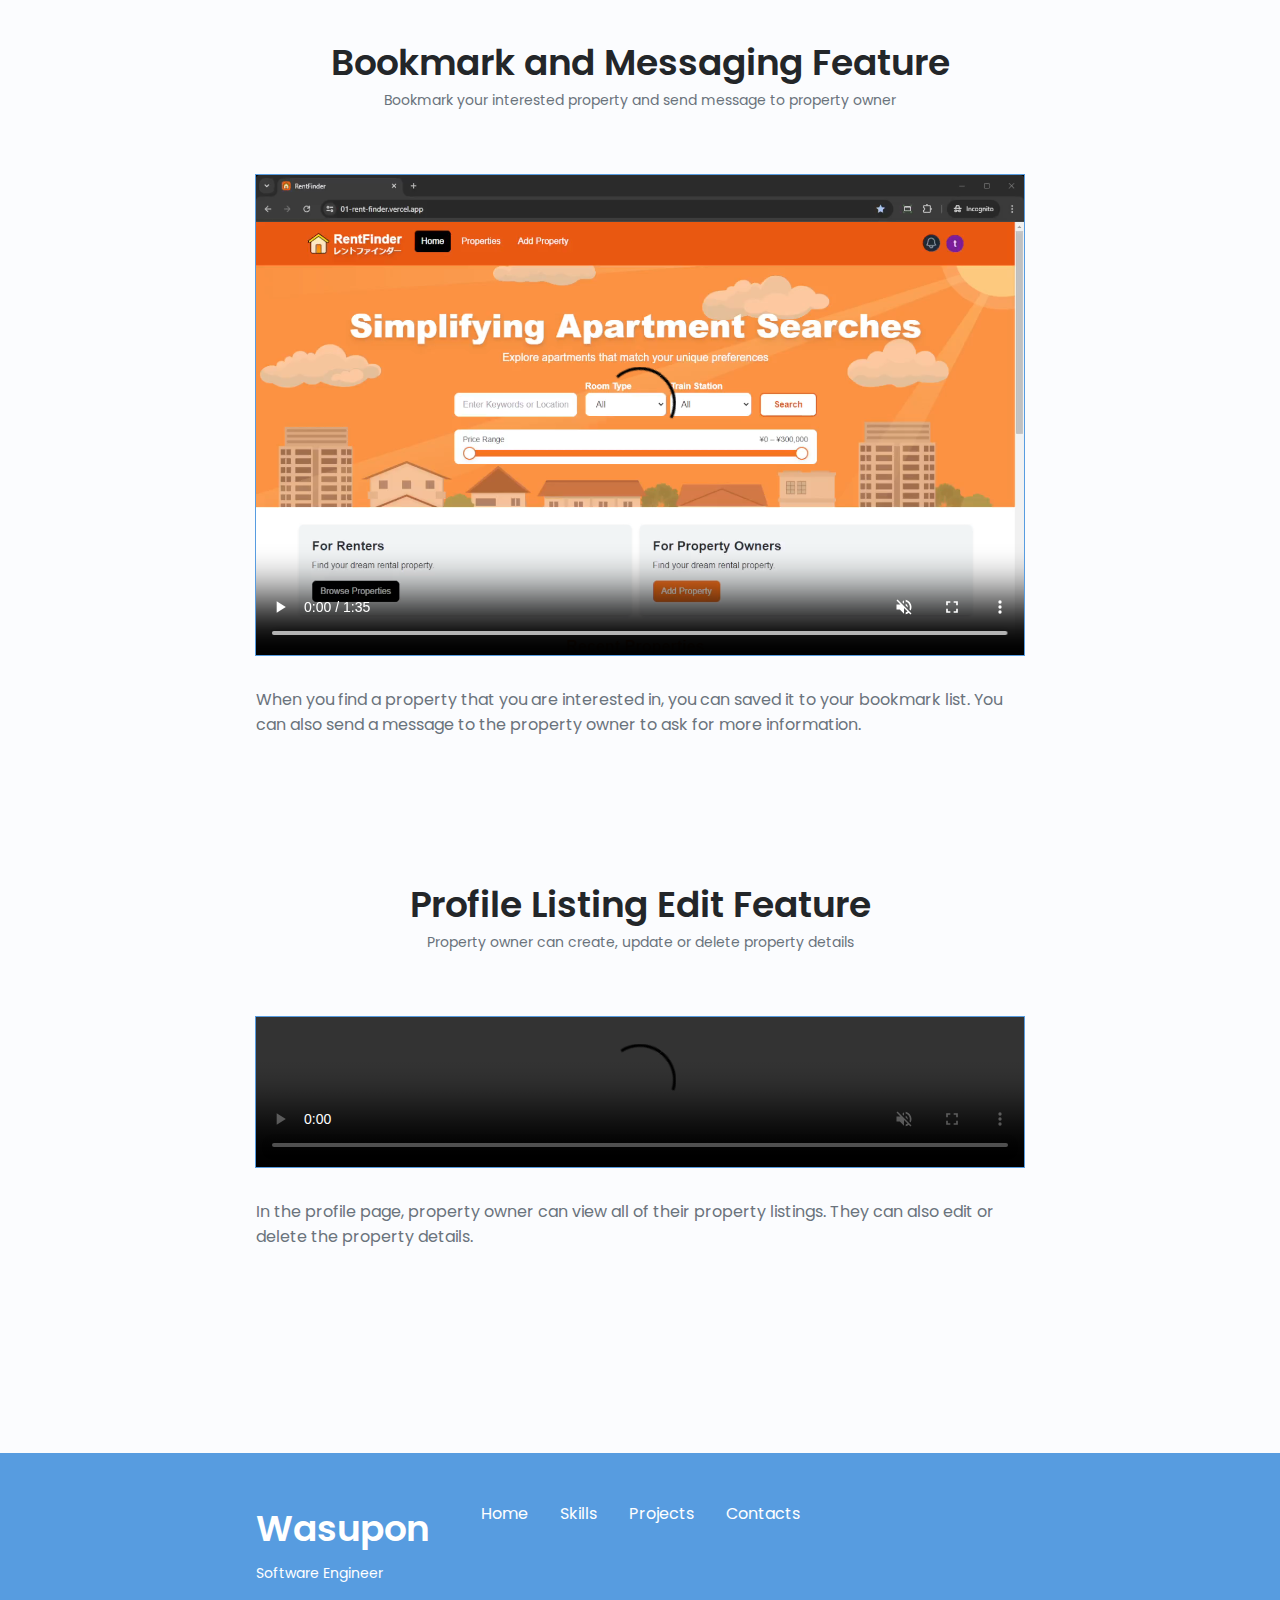
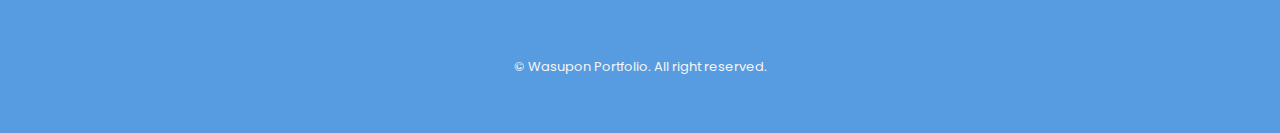
==== commit df07408c: "feat: project-01 property features" ====
--- a/project-01.html
+++ b/project-01.html
@@ -187,7 +187,7 @@
         <div>
           <h2 class="section__title">Add Property Feature</h2>
           <span class="section__subtitle"
-            >Property manager can add new property</span
+            >Property manager can add a new property</span
           >
 
           <div class="about__container container">
@@ -209,6 +209,74 @@
               The add property feature allows you to add a new property to the
               database. After logged in, the property manager can add a new
               property by filling out the form and upload images.
+            </p>
+          </div>
+        </div>
+
+        <br />
+        <br />
+        <br />
+        <br />
+
+        <div>
+          <h2 class="section__title">Bookmark and Messaging Feature</h2>
+          <span class="section__subtitle"
+            >Bookmark your interested property and send message to property
+            owner</span
+          >
+
+          <div class="about__container container">
+            <div class="about__data"></div>
+
+            <video
+              src="/assets/videos/project-01-bookmark-message.mp4"
+              title="Copy or Open Text Output from the Context Menu"
+              autoplay
+              loop
+              muted
+              controls
+              width="100%"
+              class="img-outline"
+            ></video>
+            <br /><br />
+
+            <p class="about__description">
+              When you find a property that you are interested in, you can saved
+              it to your bookmark list. You can also send a message to the
+              property owner to ask for more information.
+            </p>
+          </div>
+        </div>
+
+        <br />
+        <br />
+        <br />
+        <br />
+
+        <div>
+          <h2 class="section__title">Profile Listing Edit Feature</h2>
+          <span class="section__subtitle"
+            >Property owner can create, update or delete property details</span
+          >
+
+          <div class="about__container container">
+            <div class="about__data"></div>
+
+            <video
+              src="/assets/videos/project-01-profile-listing.mp4"
+              title="Copy or Open Text Output from the Context Menu"
+              autoplay
+              loop
+              muted
+              controls
+              width="100%"
+              class="img-outline"
+            ></video>
+            <br /><br />
+
+            <p class="about__description">
+              In the profile page, property owner can view all of their property
+              listings. They can also edit or delete the property details.
             </p>
           </div>
         </div>
--- a/assets/css/styles.css
+++ b/assets/css/styles.css
@@ -78,6 +78,27 @@
 }
 
 /*========== Button Dark/Light ==========*/
+.restart__button {
+  background-color: #9e4d54;
+  border-radius: 0.25rem;
+  color: white;
+  padding: 0 0.5rem;
+}
+
+.gameover__button {
+  background-color: #e74c3c;
+  border-radius: 0.25rem;
+  color: white;
+  padding: 0 0.5rem;
+}
+
+.send__button {
+  background-color: #679e4d;
+  border-radius: 0.25rem;
+  color: white;
+  padding: 0 0.5rem;
+}
+
 .nav__btns {
   align-items: center;
   display: flex;
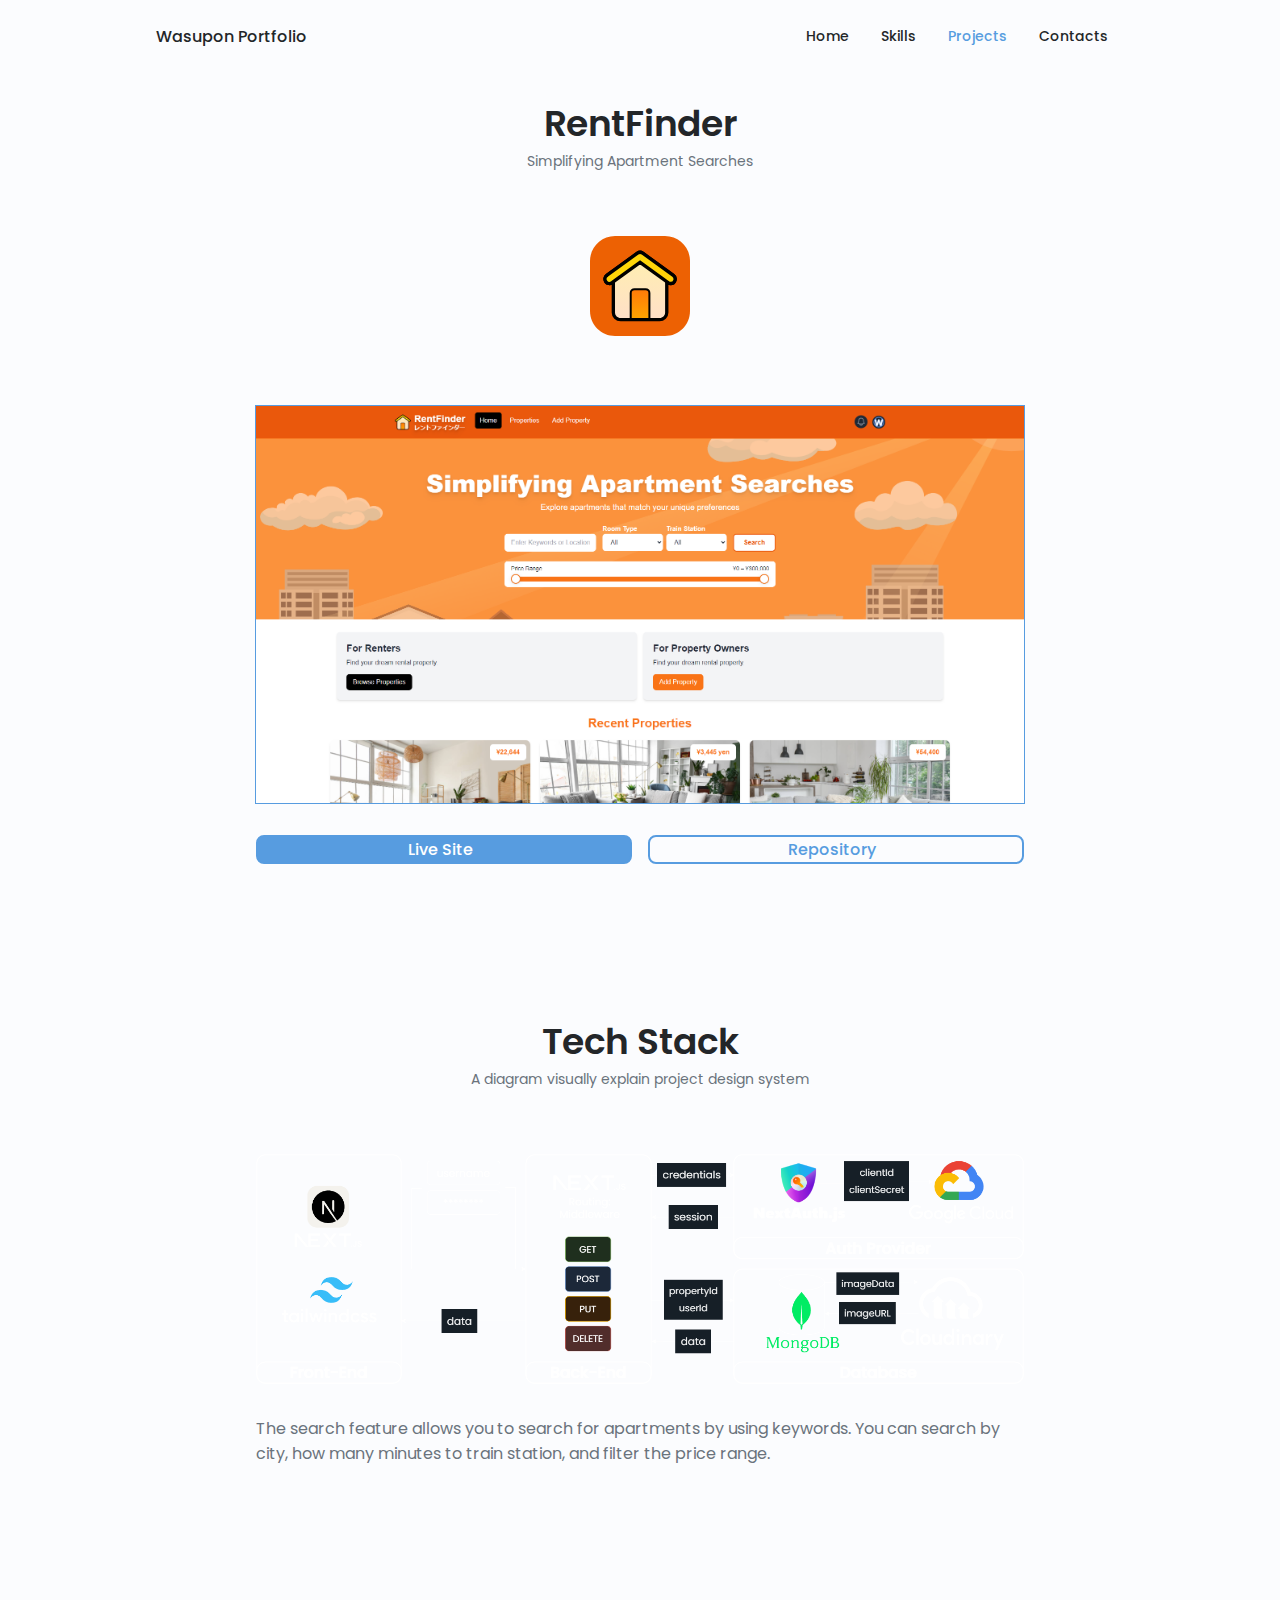
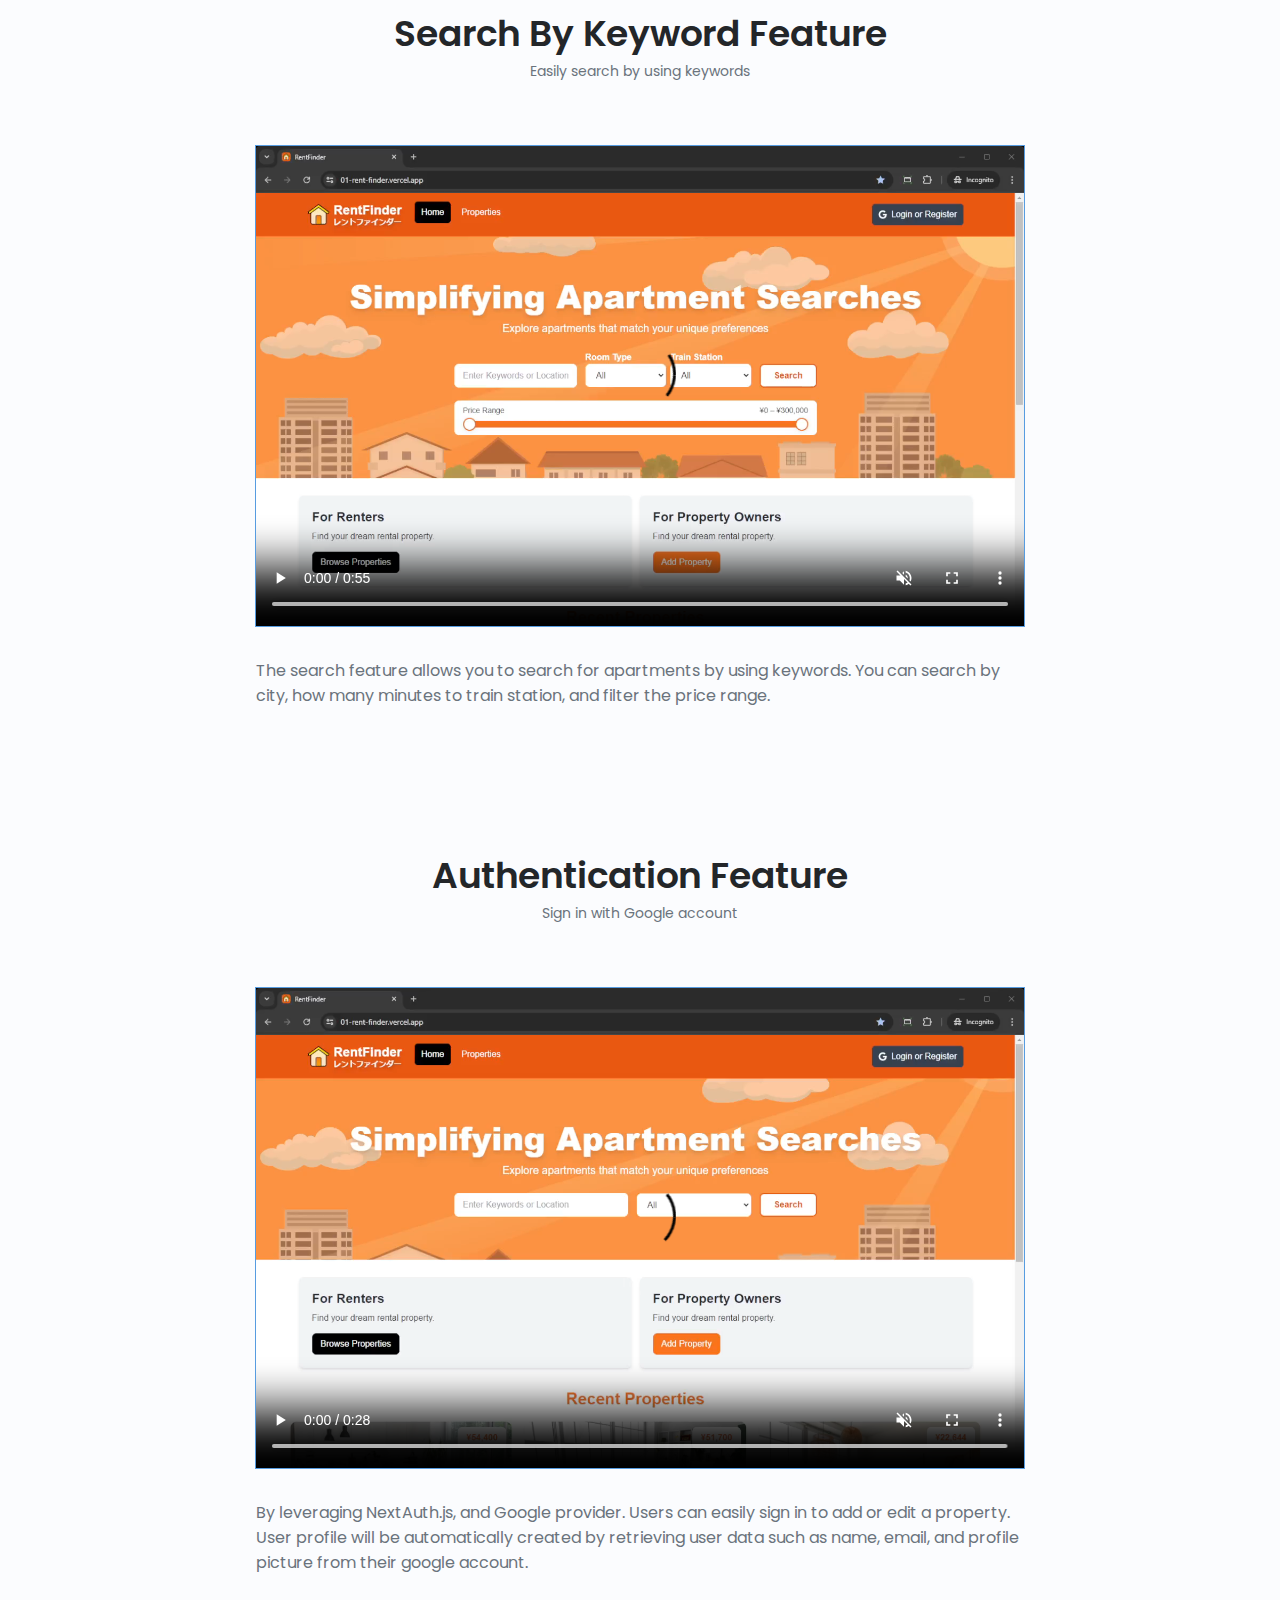
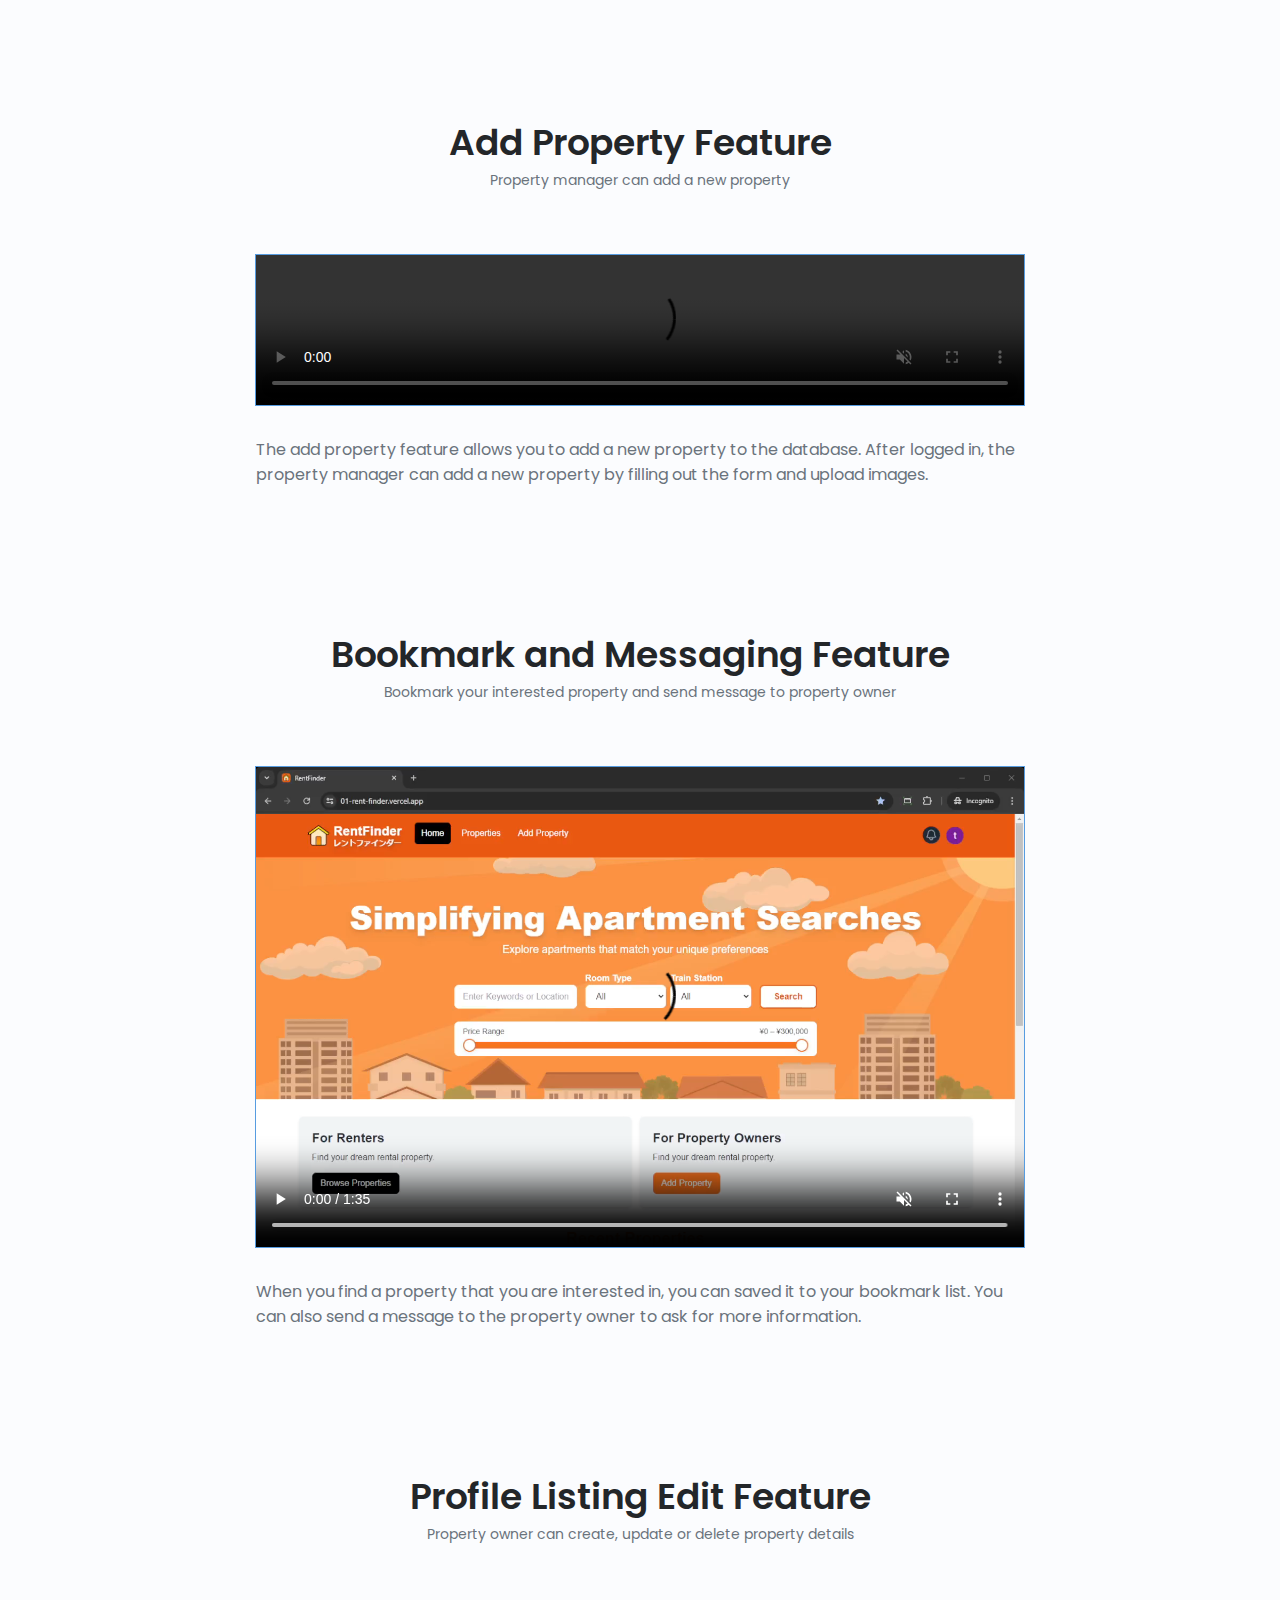
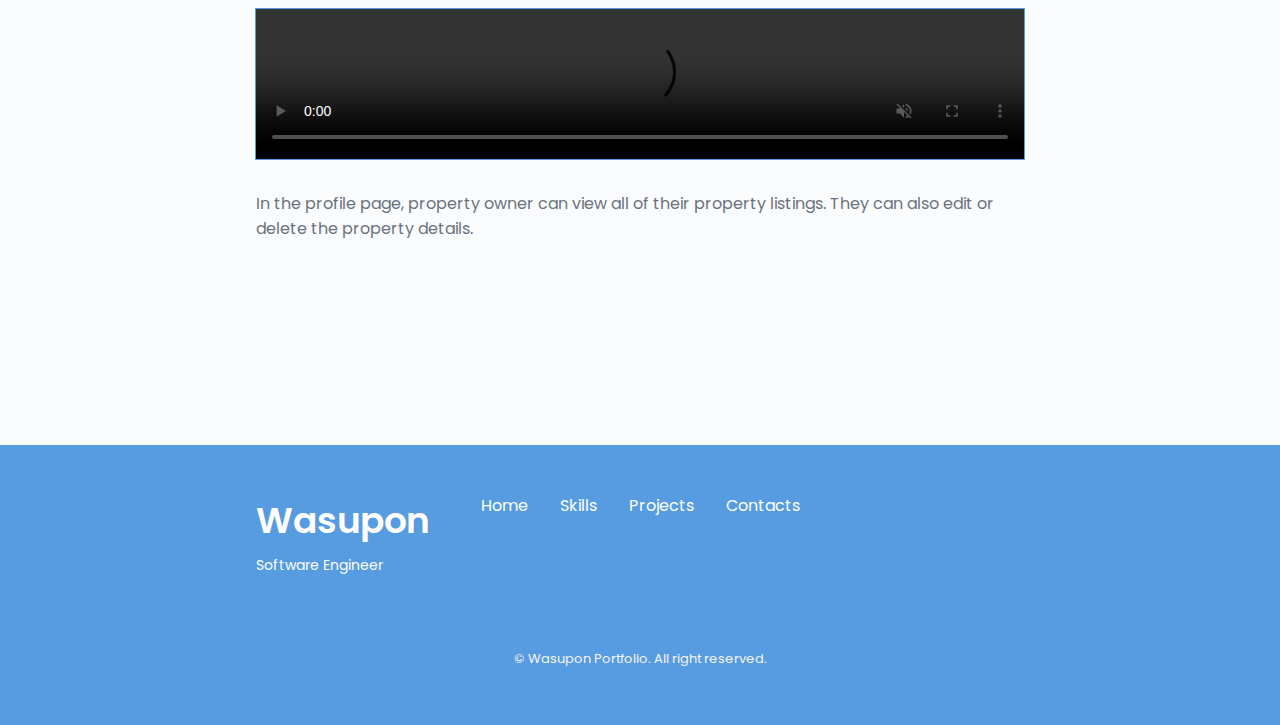
==== commit 1f87faaa: "feat: project-01 toggle diagram dark light" ====
--- a/project-01.html
+++ b/project-01.html
@@ -111,6 +111,34 @@
               </a>
             </div>
             <br /><br />
+          </div>
+        </div>
+
+        <br />
+        <br />
+        <br />
+        <br />
+
+        <div>
+          <h2 class="section__title">Tech Stack</h2>
+          <span class="section__subtitle"
+            >A diagram visually explain project design system</span
+          >
+
+          <div class="about__container container">
+            <div class="about__data"></div>
+
+            <img
+              id="project-01-diagram"
+              src="./assets/img/project-01-light.png"
+            />
+            <br /><br />
+
+            <p class="about__description">
+              The search feature allows you to search for apartments by using
+              keywords. You can search by city, how many minutes to train
+              station, and filter the price range.
+            </p>
           </div>
         </div>
 
@@ -350,5 +378,16 @@
 
     <!--==================== MAIN JS ====================-->
     <script src="assets/js/main.js"></script>
+    <script>
+      // project-01: toggle dark/light diagram
+      const diagram01 = document.getElementById("project-01-diagram");
+      console.log(localStorage.getItem("selected-theme"));
+
+      if (localStorage.getItem("selected-theme") === "light") {
+        diagram01.src = "./assets/img/project-01-light.png";
+      } else {
+        diagram01.src = "./assets/img/project-01-dark.png";
+      }
+    </script>
   </body>
 </html>
--- a/assets/css/styles.css
+++ b/assets/css/styles.css
@@ -78,6 +78,11 @@
 }
 
 /*========== Button Dark/Light ==========*/
+
+#myLogo {
+  cursor: pointer;
+}
+
 .restart__button {
   background-color: #9e4d54;
   border-radius: 0.25rem;
@@ -97,6 +102,20 @@
   border-radius: 0.25rem;
   color: white;
   padding: 0 0.5rem;
+}
+
+.country__button {
+  border: 2px solid #4387cb;
+  border-radius: 0.5rem;
+  color: #4387cb;
+  cursor: pointer;
+  margin-left: 1rem;
+  padding: 0 0.5rem;
+}
+
+.hover {
+  background-color: #4387cb;
+  color: white;
 }
 
 .nav__btns {
@@ -907,6 +926,11 @@
 }
 
 /*==================== PROJECT IN MIND ====================*/
+
+#project-01-diagram {
+  width: max-content;
+}
+
 .project {
   text-align: center;
 }
@@ -933,6 +957,16 @@
 .project__img {
   justify-self: center;
   width: 232px;
+}
+
+#project-02-play {
+  content: url("/assets/img/project-02-play-note.png");
+  cursor: help;
+}
+
+#project-02-play:hover,
+#project-02-play:active {
+  content: url("/assets/img/project-02-play-note-hover.png");
 }
 
 /*==================== TESTIMONIAL ====================*/
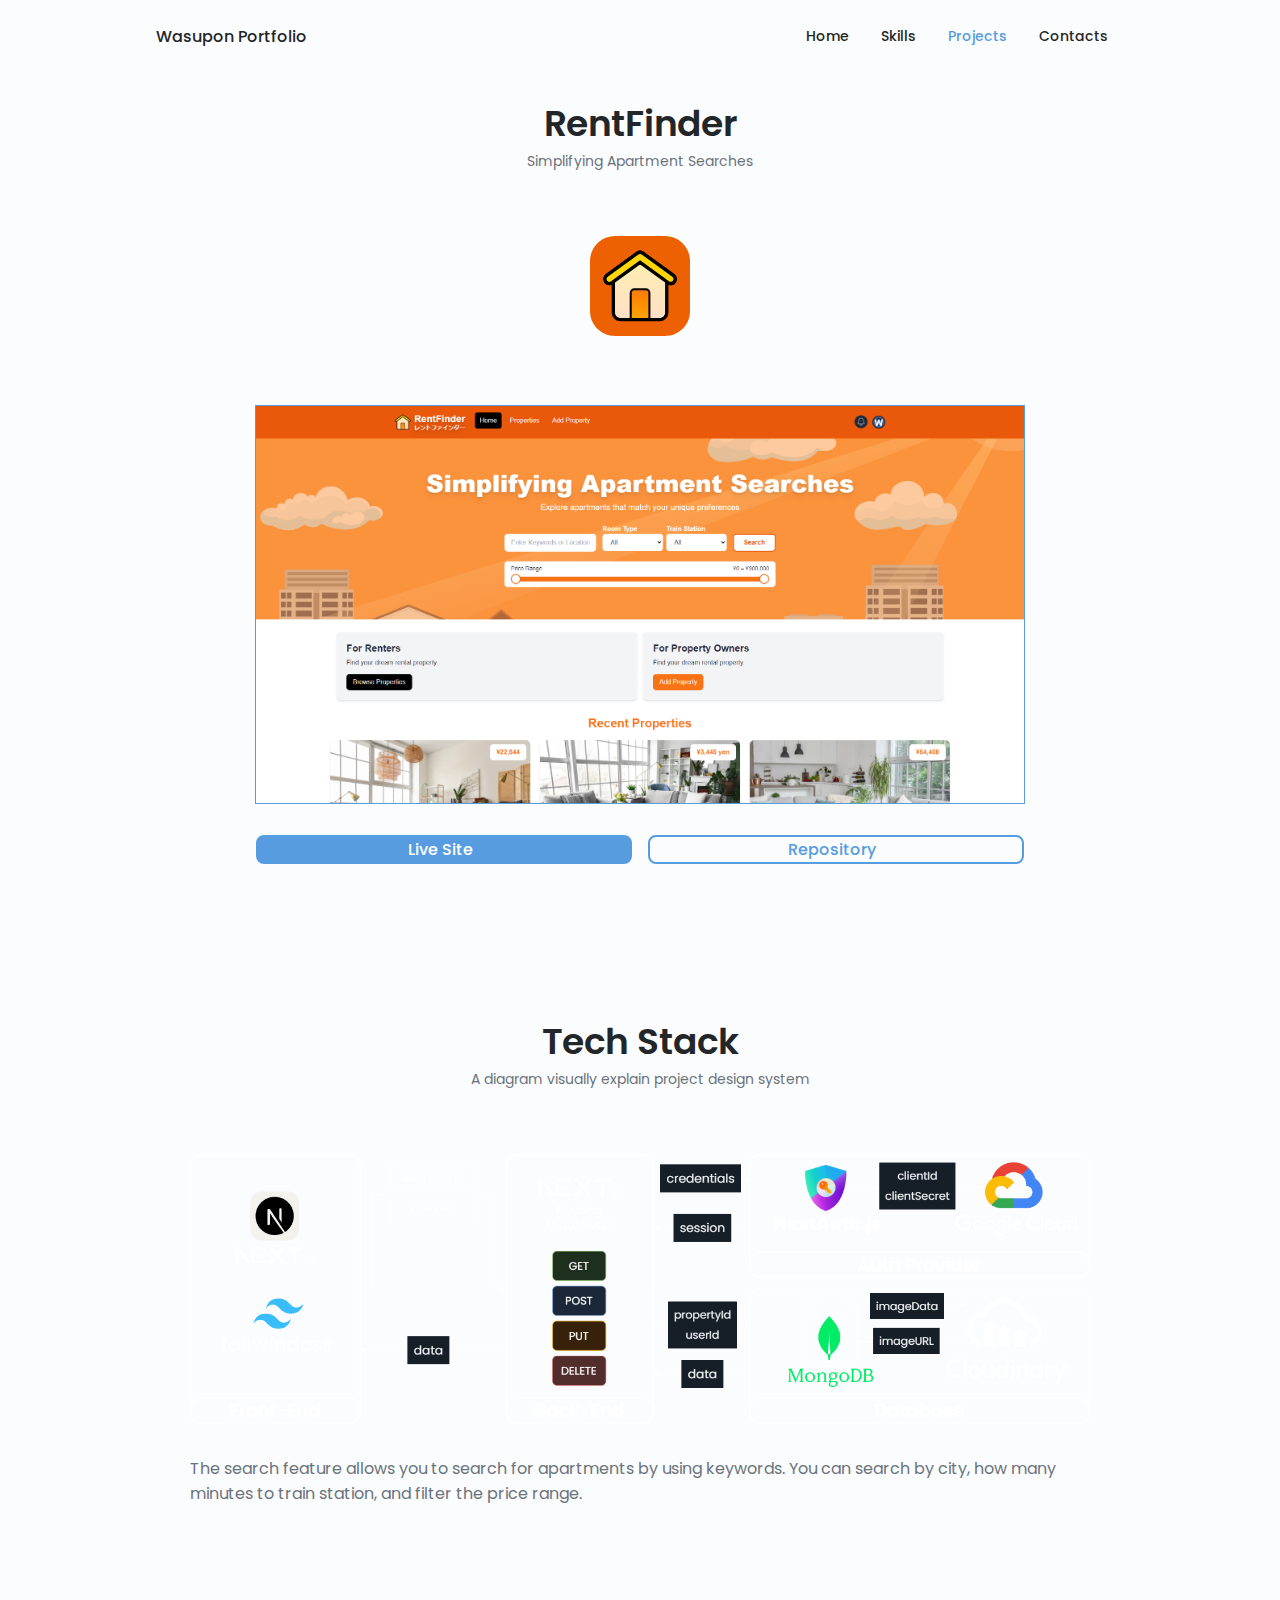
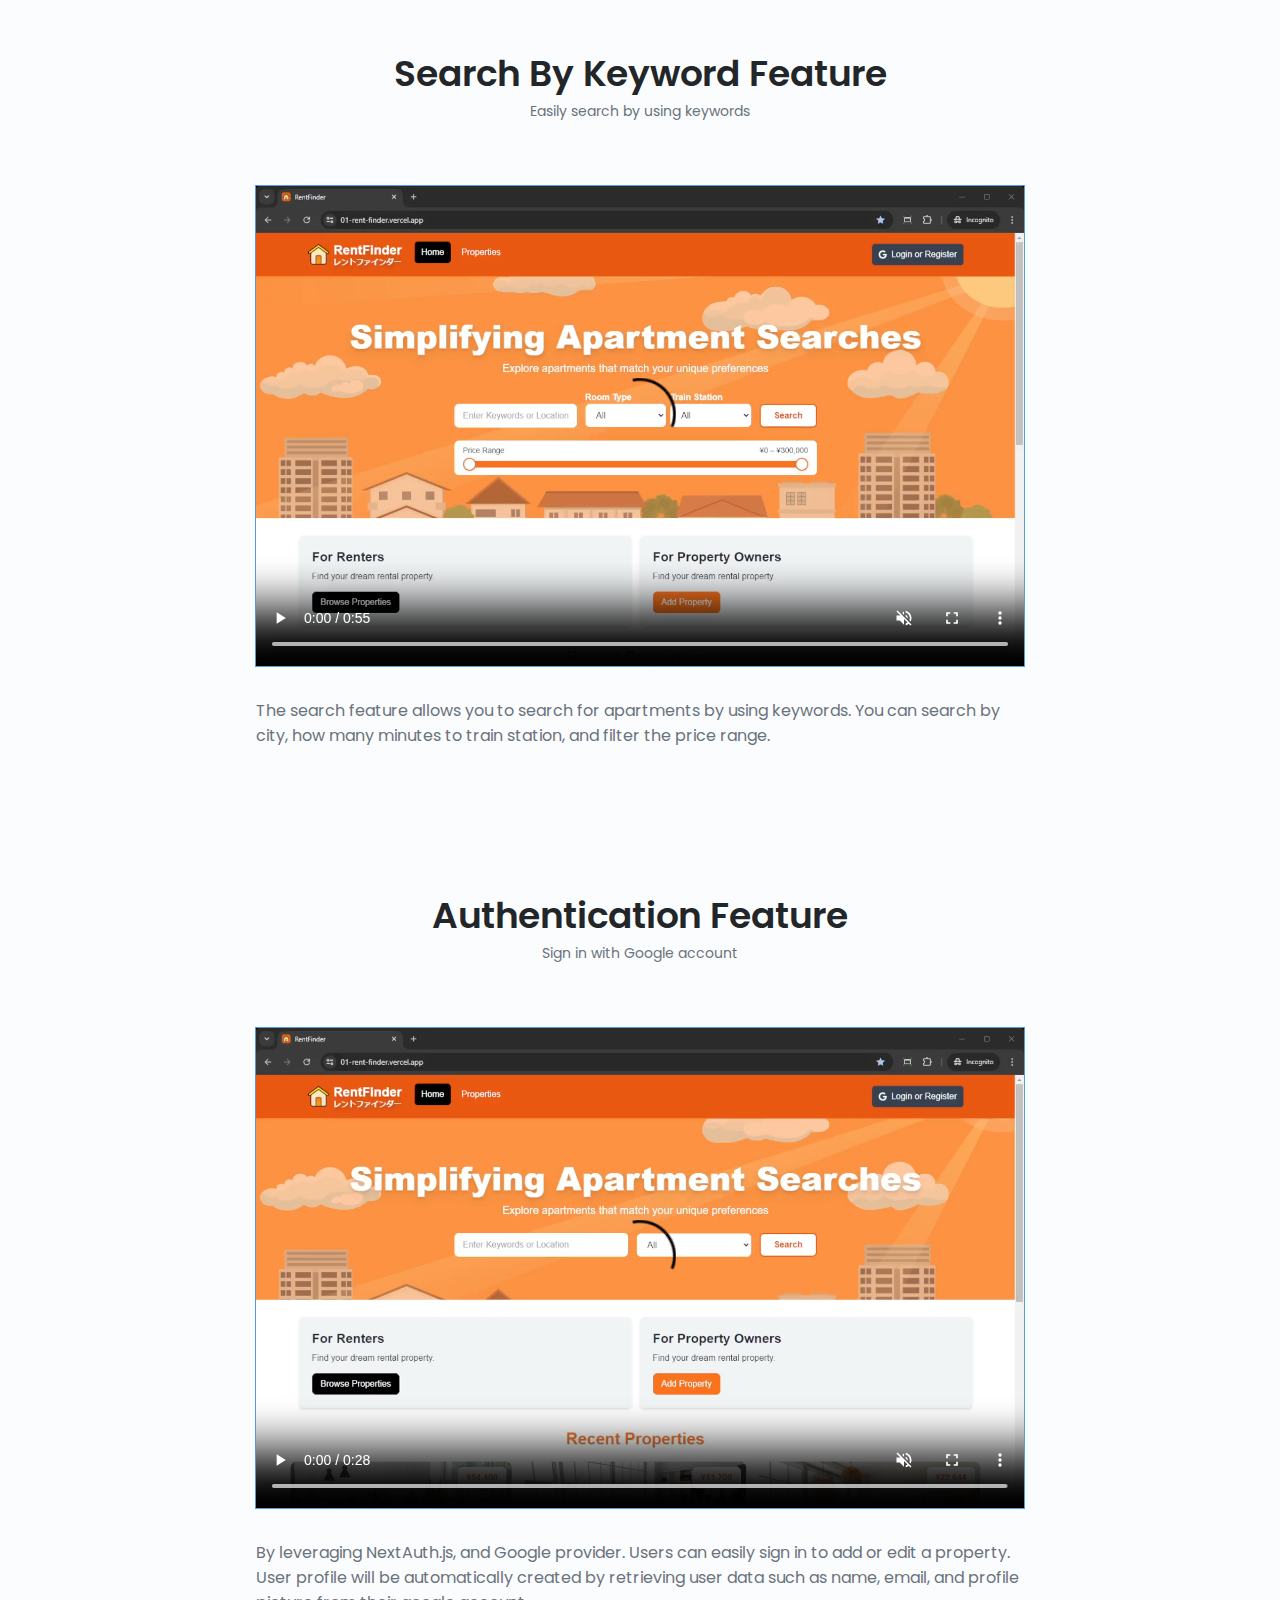
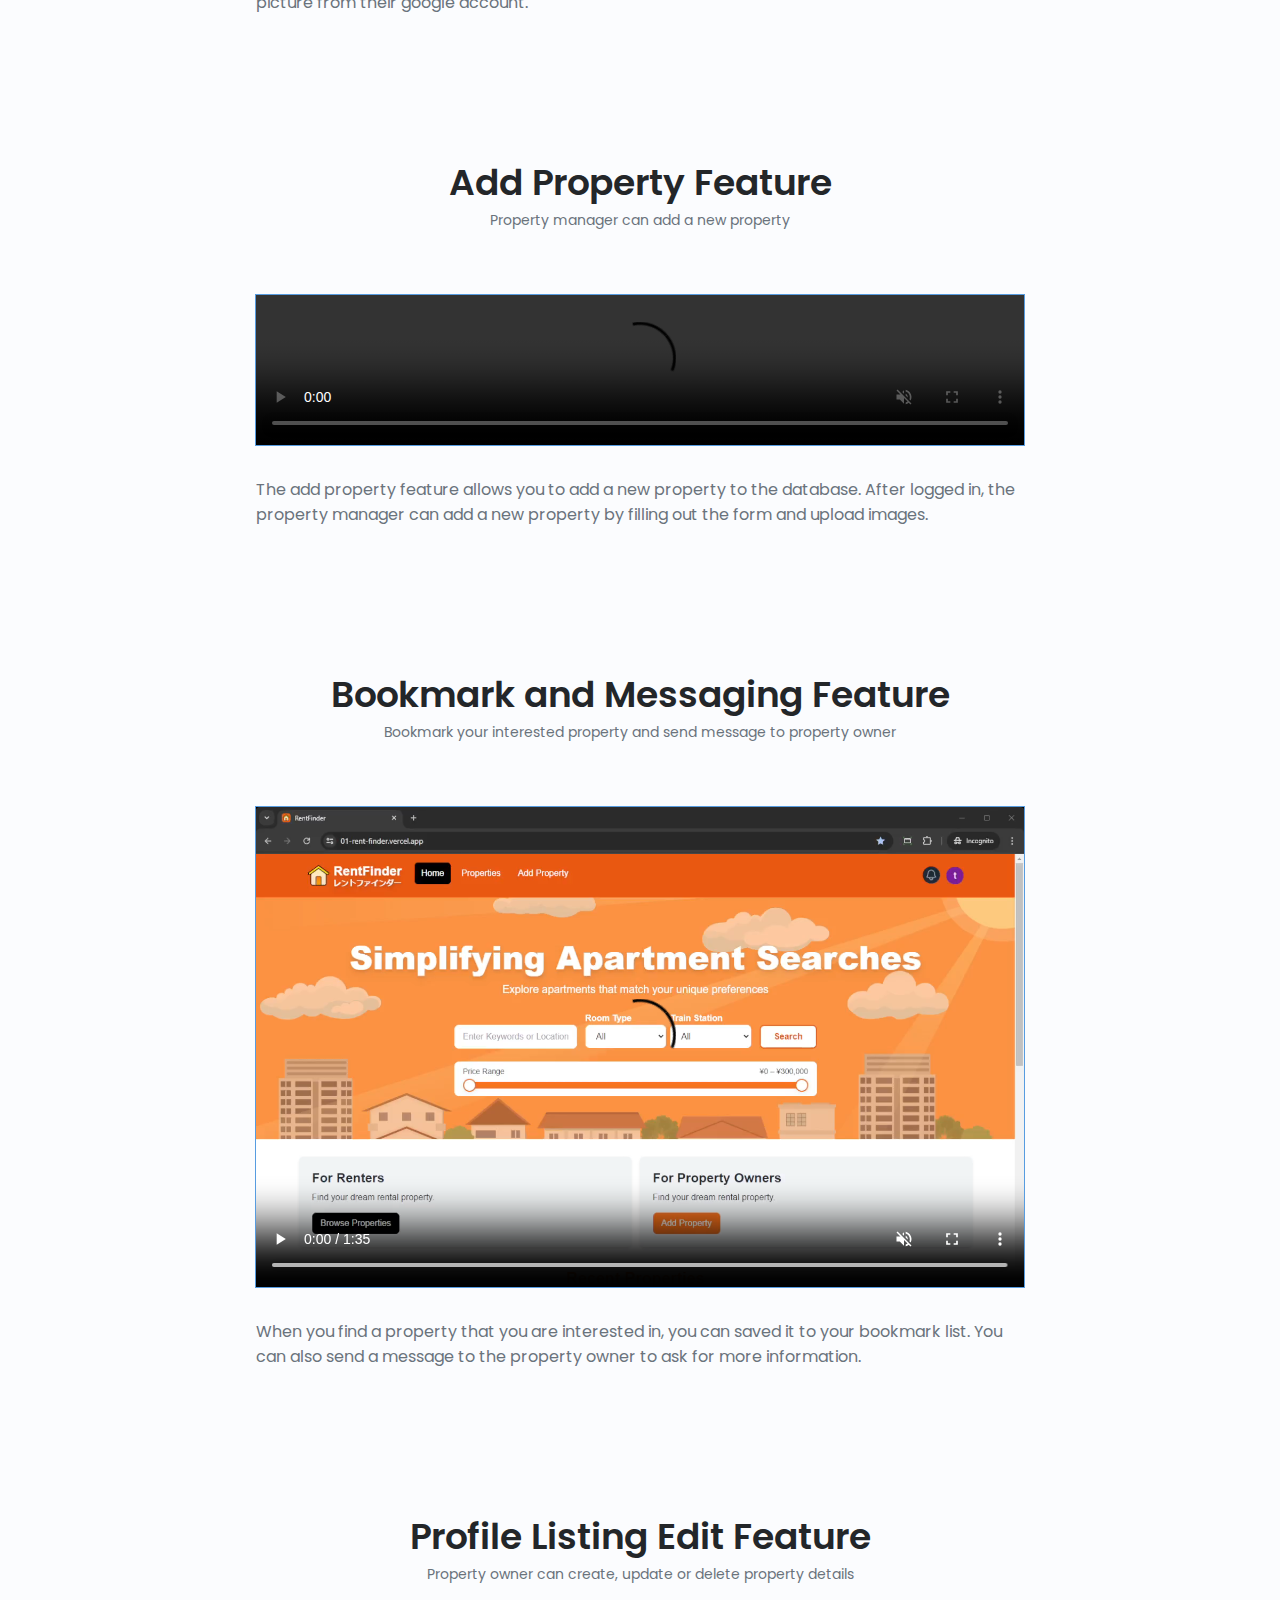
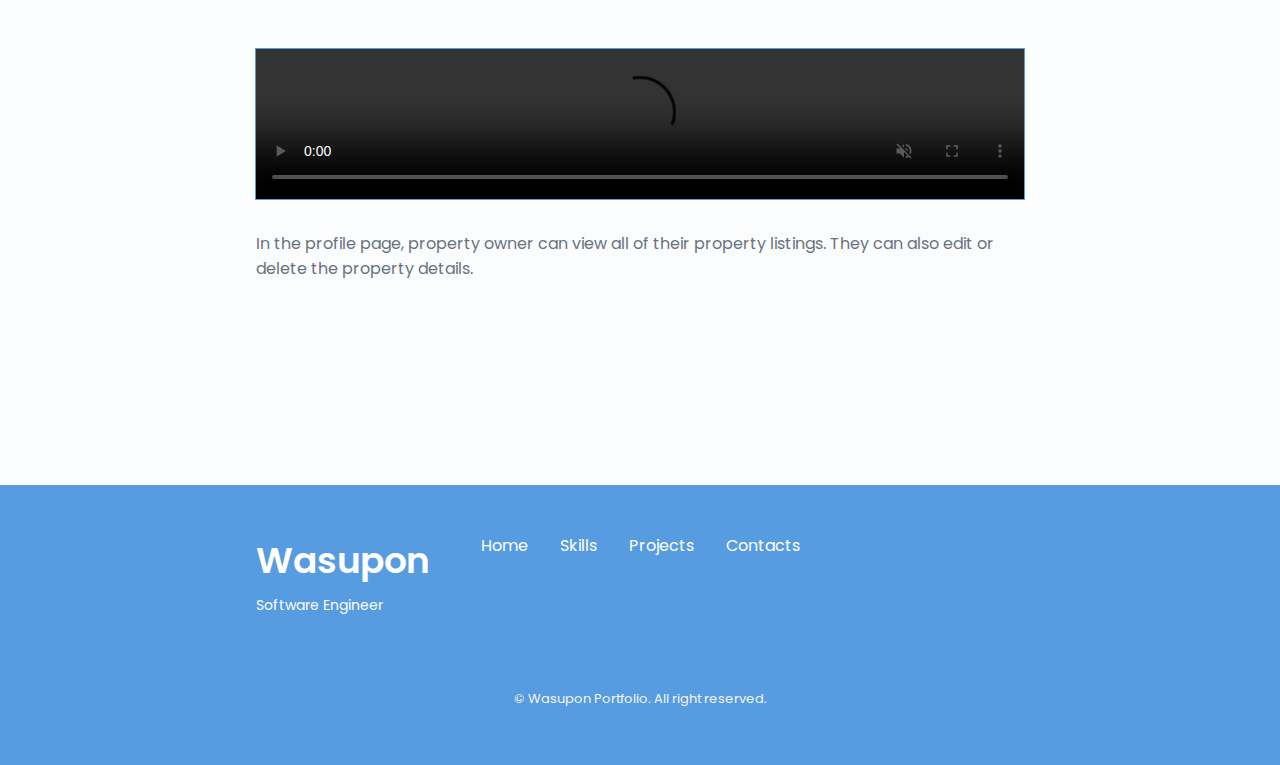
==== commit 960c09ec: "fix: project-01 diagram max-width" ====
--- a/project-01.html
+++ b/project-01.html
@@ -125,7 +125,7 @@
             >A diagram visually explain project design system</span
           >
 
-          <div class="about__container container">
+          <div id="project-01-diagram-div" class="about__container container">
             <div class="about__data"></div>
 
             <img
--- a/assets/css/styles.css
+++ b/assets/css/styles.css
@@ -927,8 +927,8 @@
 
 /*==================== PROJECT IN MIND ====================*/
 
-#project-01-diagram {
-  width: max-content;
+#project-01-diagram-div {
+  max-width: 100vh;
 }
 
 .project {
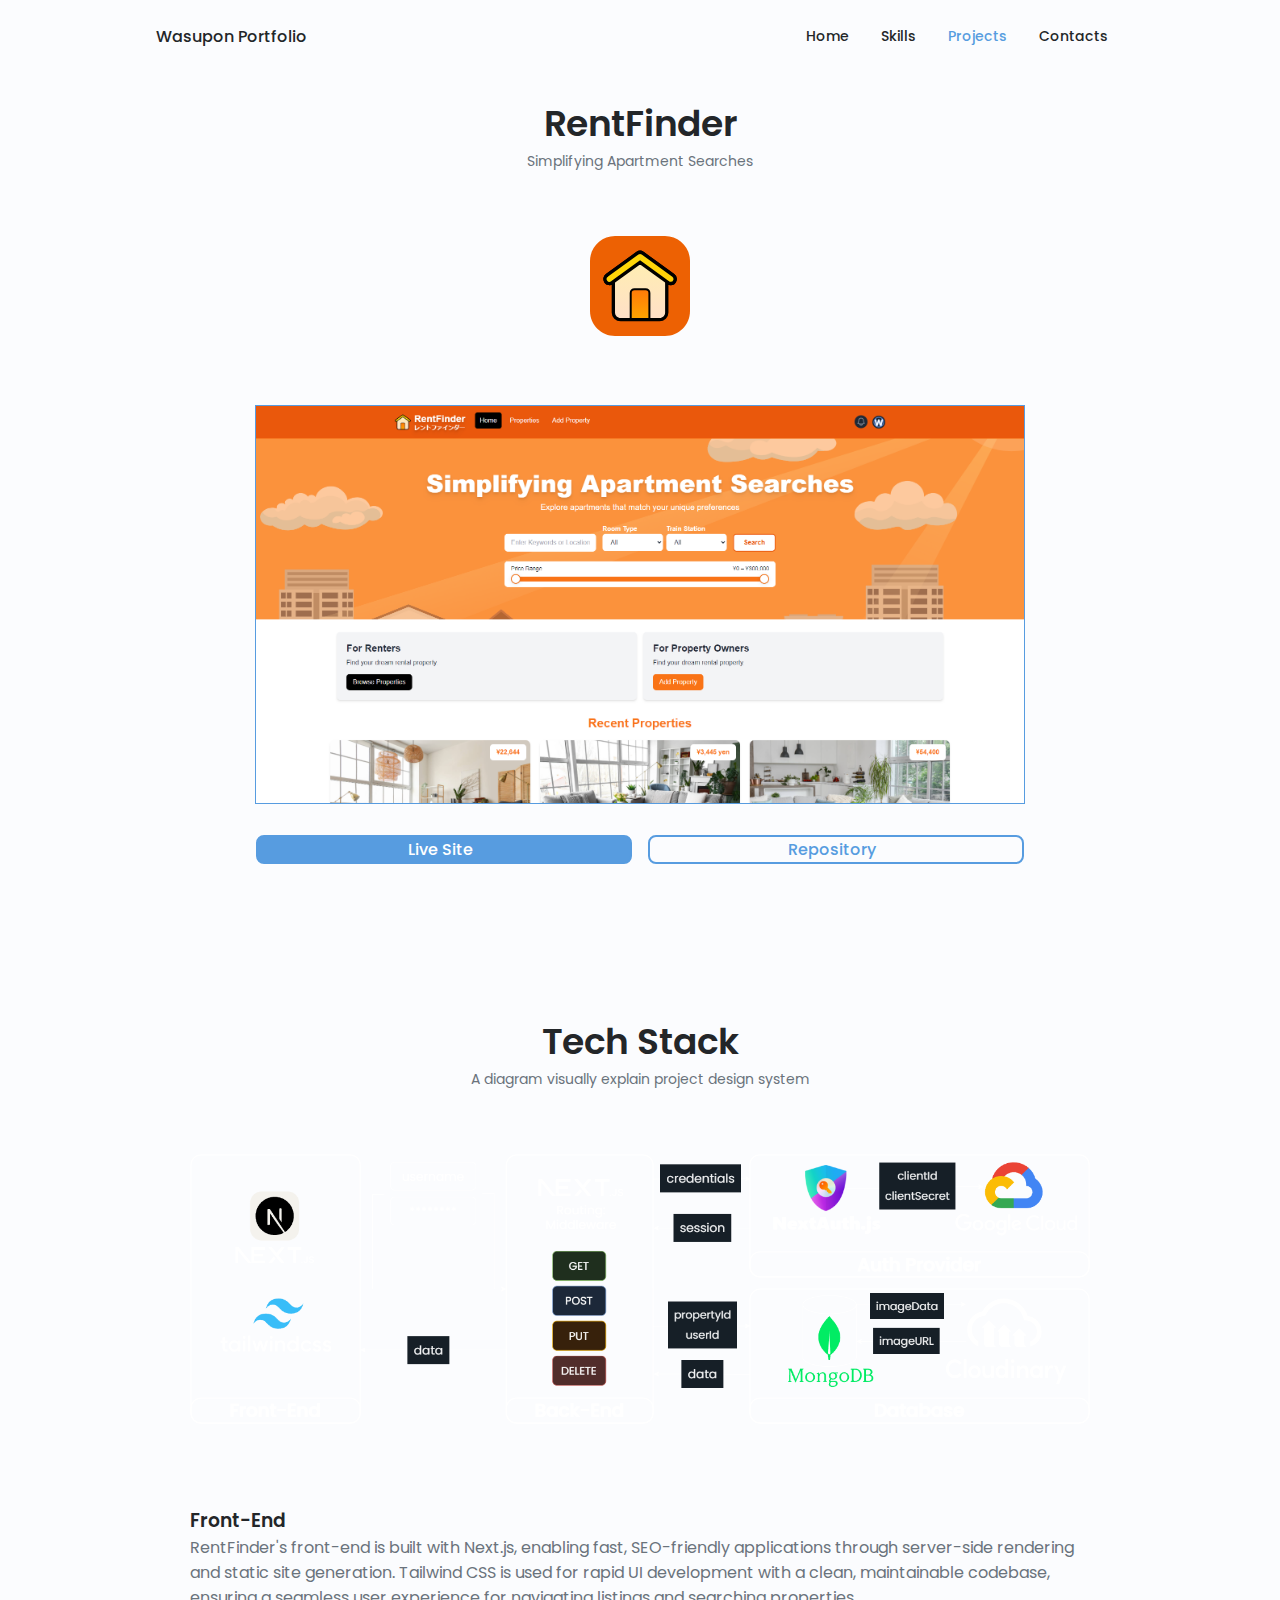
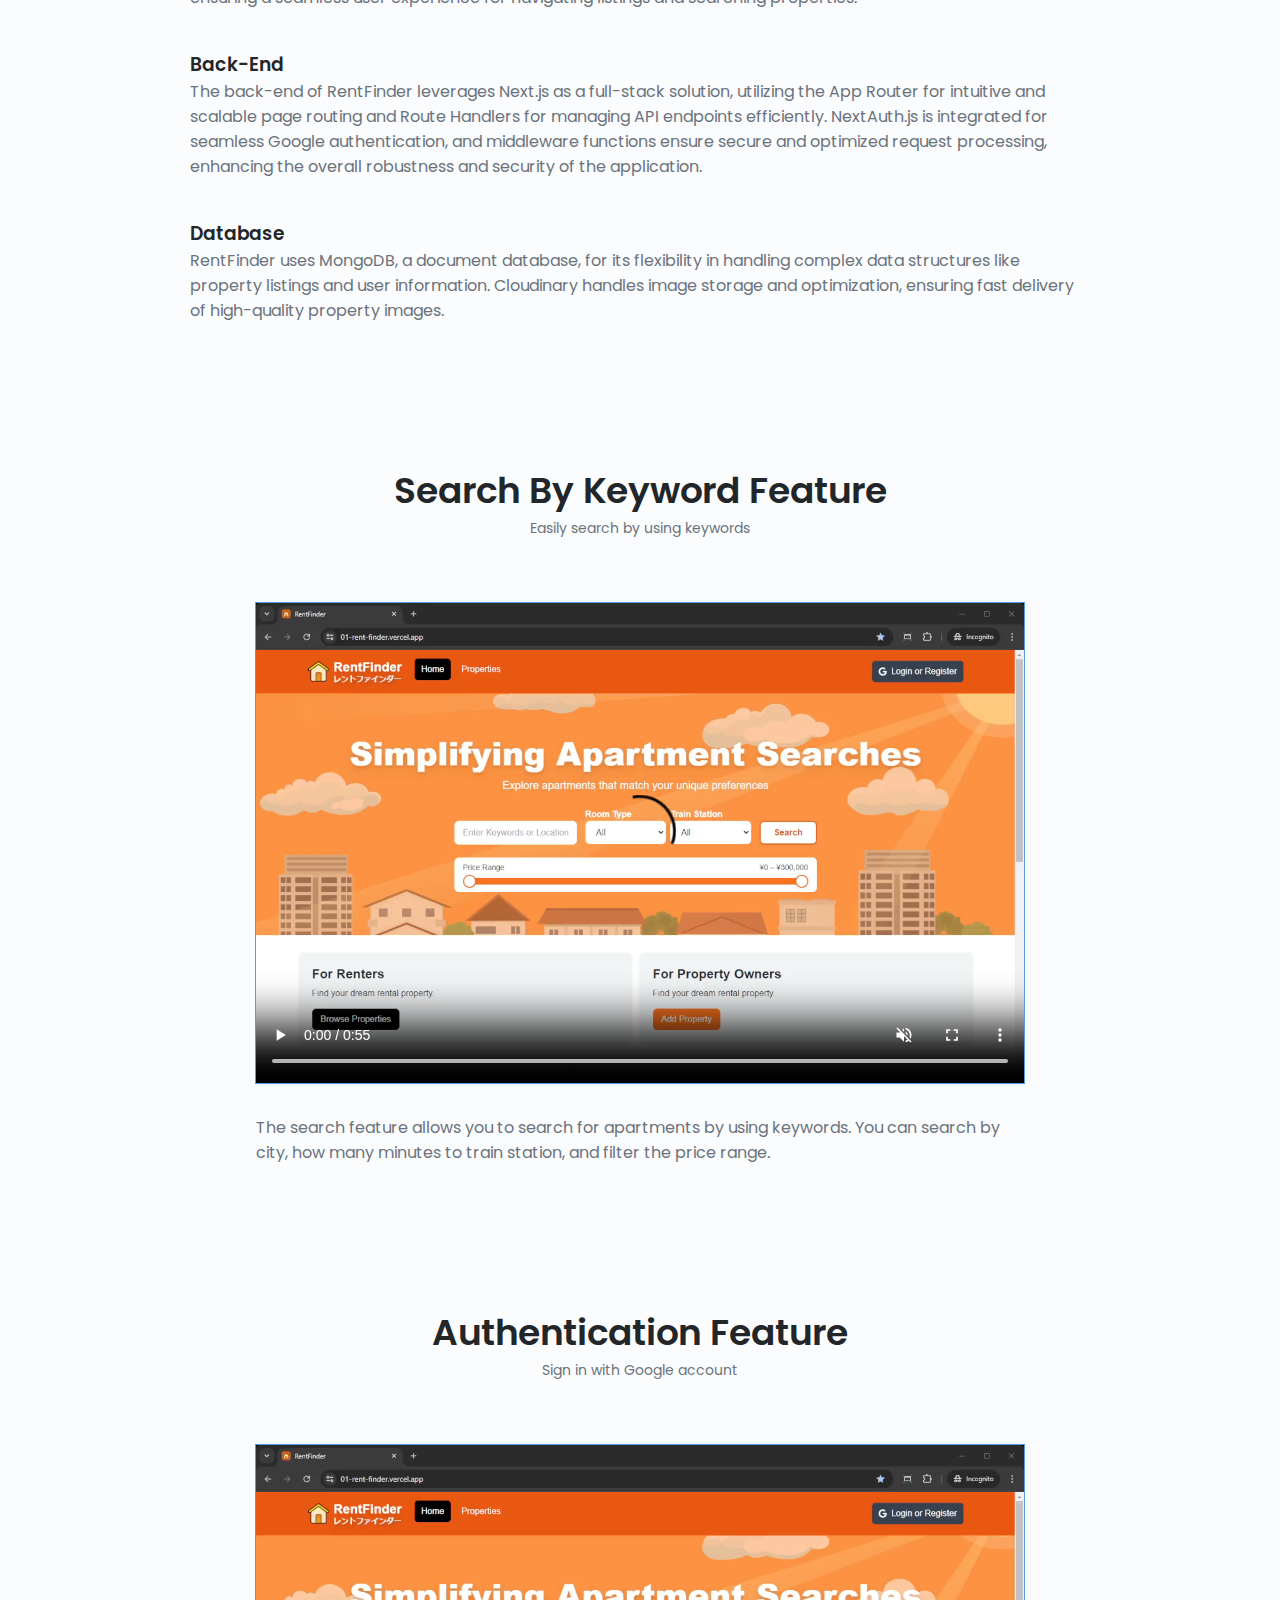
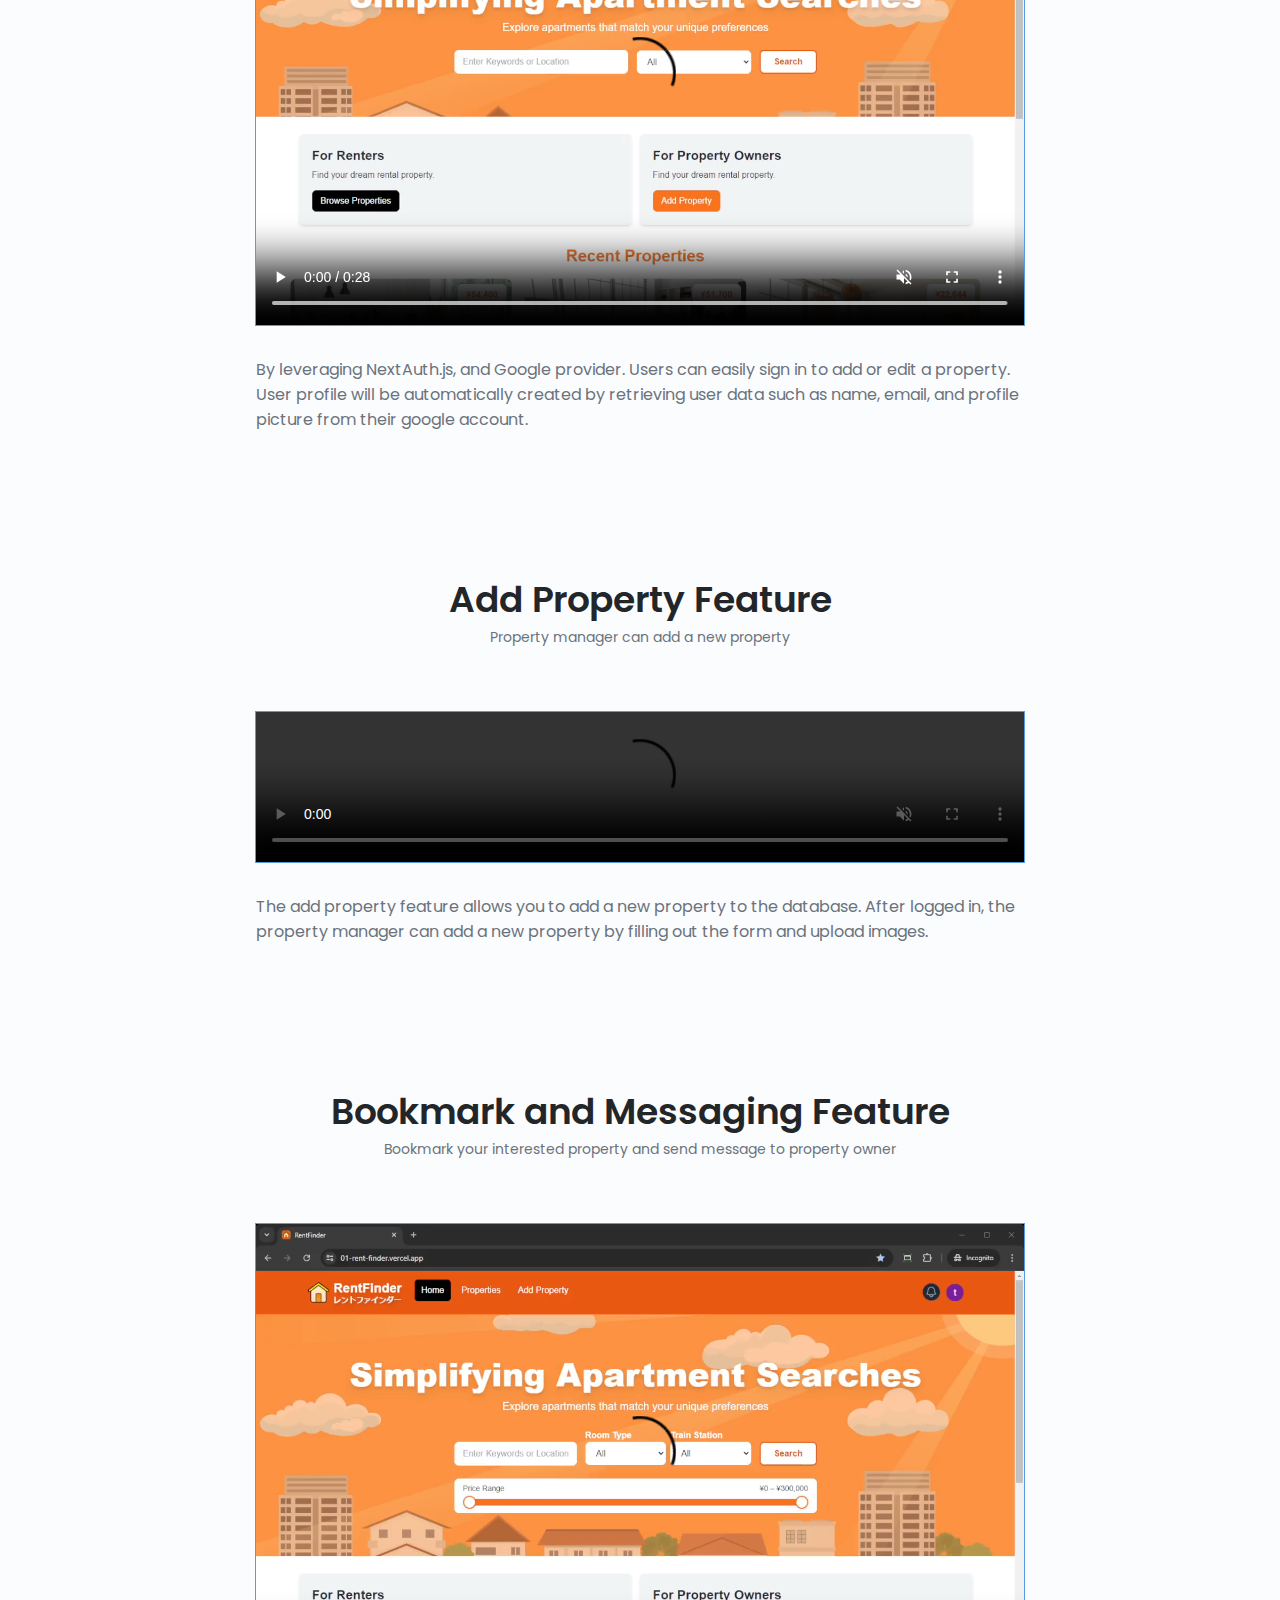
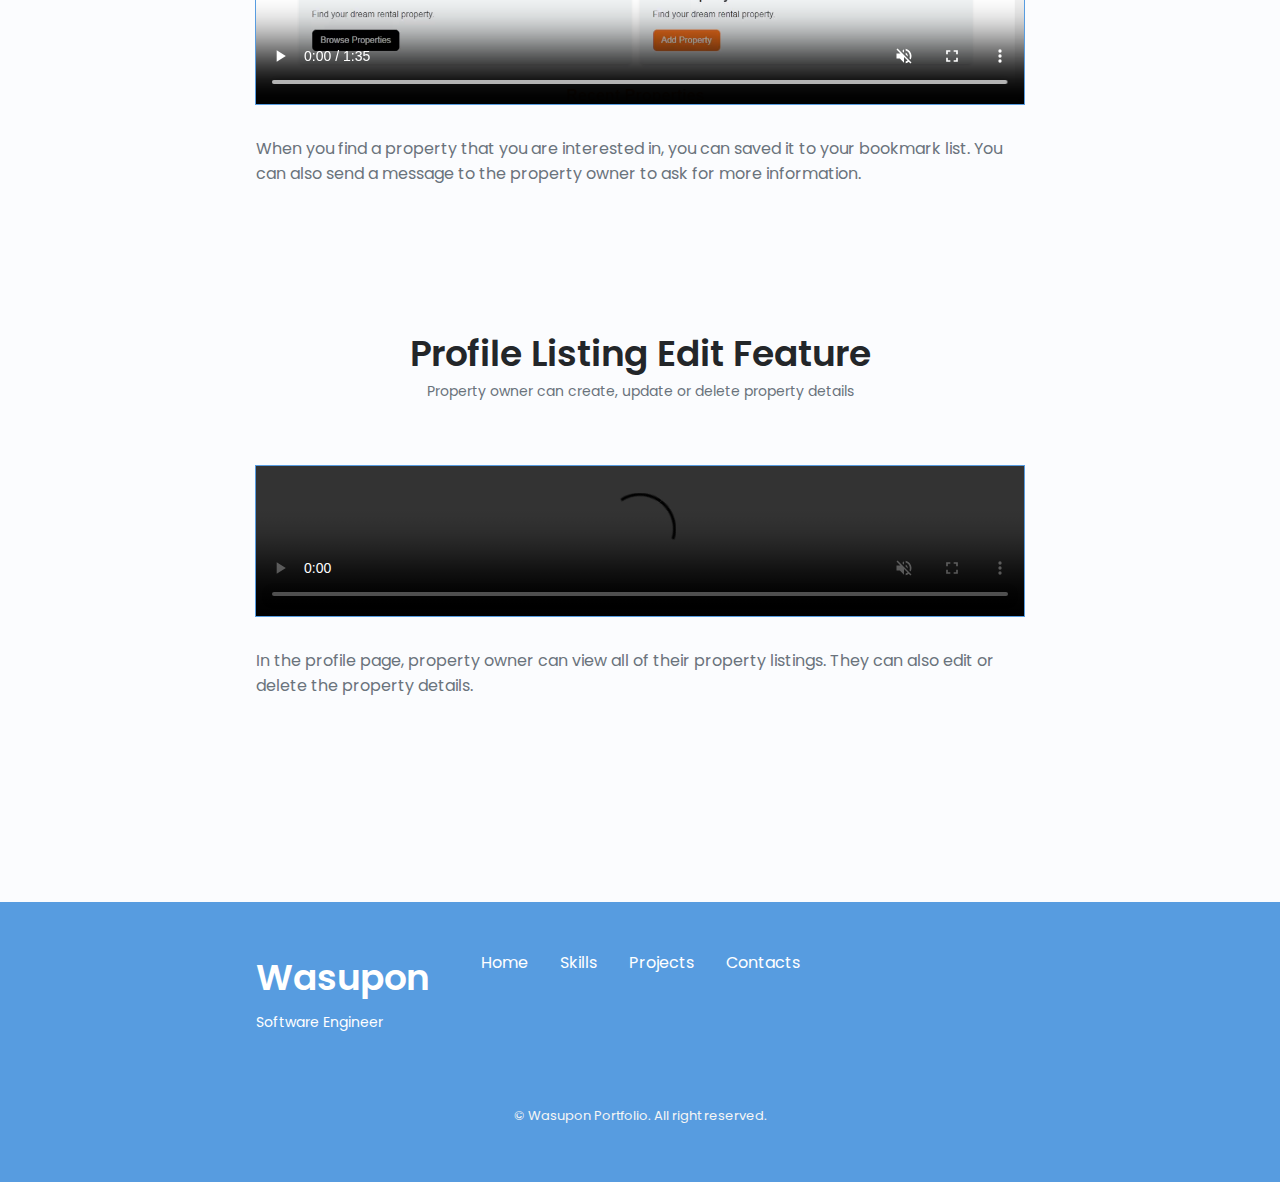
==== commit 758a47ac: "feat: project-01 tech stack" ====
--- a/project-01.html
+++ b/project-01.html
@@ -126,18 +126,40 @@
           >
 
           <div id="project-01-diagram-div" class="about__container container">
-            <div class="about__data"></div>
-
             <img
               id="project-01-diagram"
               src="./assets/img/project-01-light.png"
             />
             <br /><br />
-
-            <p class="about__description">
-              The search feature allows you to search for apartments by using
-              keywords. You can search by city, how many minutes to train
-              station, and filter the price range.
+            <br /><br />
+
+            <h3>Front-End</h3>
+            <p class="about__description">
+              RentFinder's front-end is built with Next.js, enabling fast,
+              SEO-friendly applications through server-side rendering and static
+              site generation. Tailwind CSS is used for rapid UI development
+              with a clean, maintainable codebase, ensuring a seamless user
+              experience for navigating listings and searching properties.
+            </p>
+
+            <h3>Back-End</h3>
+            <p class="about__description">
+              The back-end of RentFinder leverages Next.js as a full-stack
+              solution, utilizing the App Router for intuitive and scalable page
+              routing and Route Handlers for managing API endpoints efficiently.
+              NextAuth.js is integrated for seamless Google authentication, and
+              middleware functions ensure secure and optimized request
+              processing, enhancing the overall robustness and security of the
+              application.
+            </p>
+
+            <h3>Database</h3>
+            <p class="about__description">
+              RentFinder uses MongoDB, a document database, for its flexibility
+              in handling complex data structures like property listings and
+              user information. Cloudinary handles image storage and
+              optimization, ensuring fast delivery of high-quality property
+              images.
             </p>
           </div>
         </div>
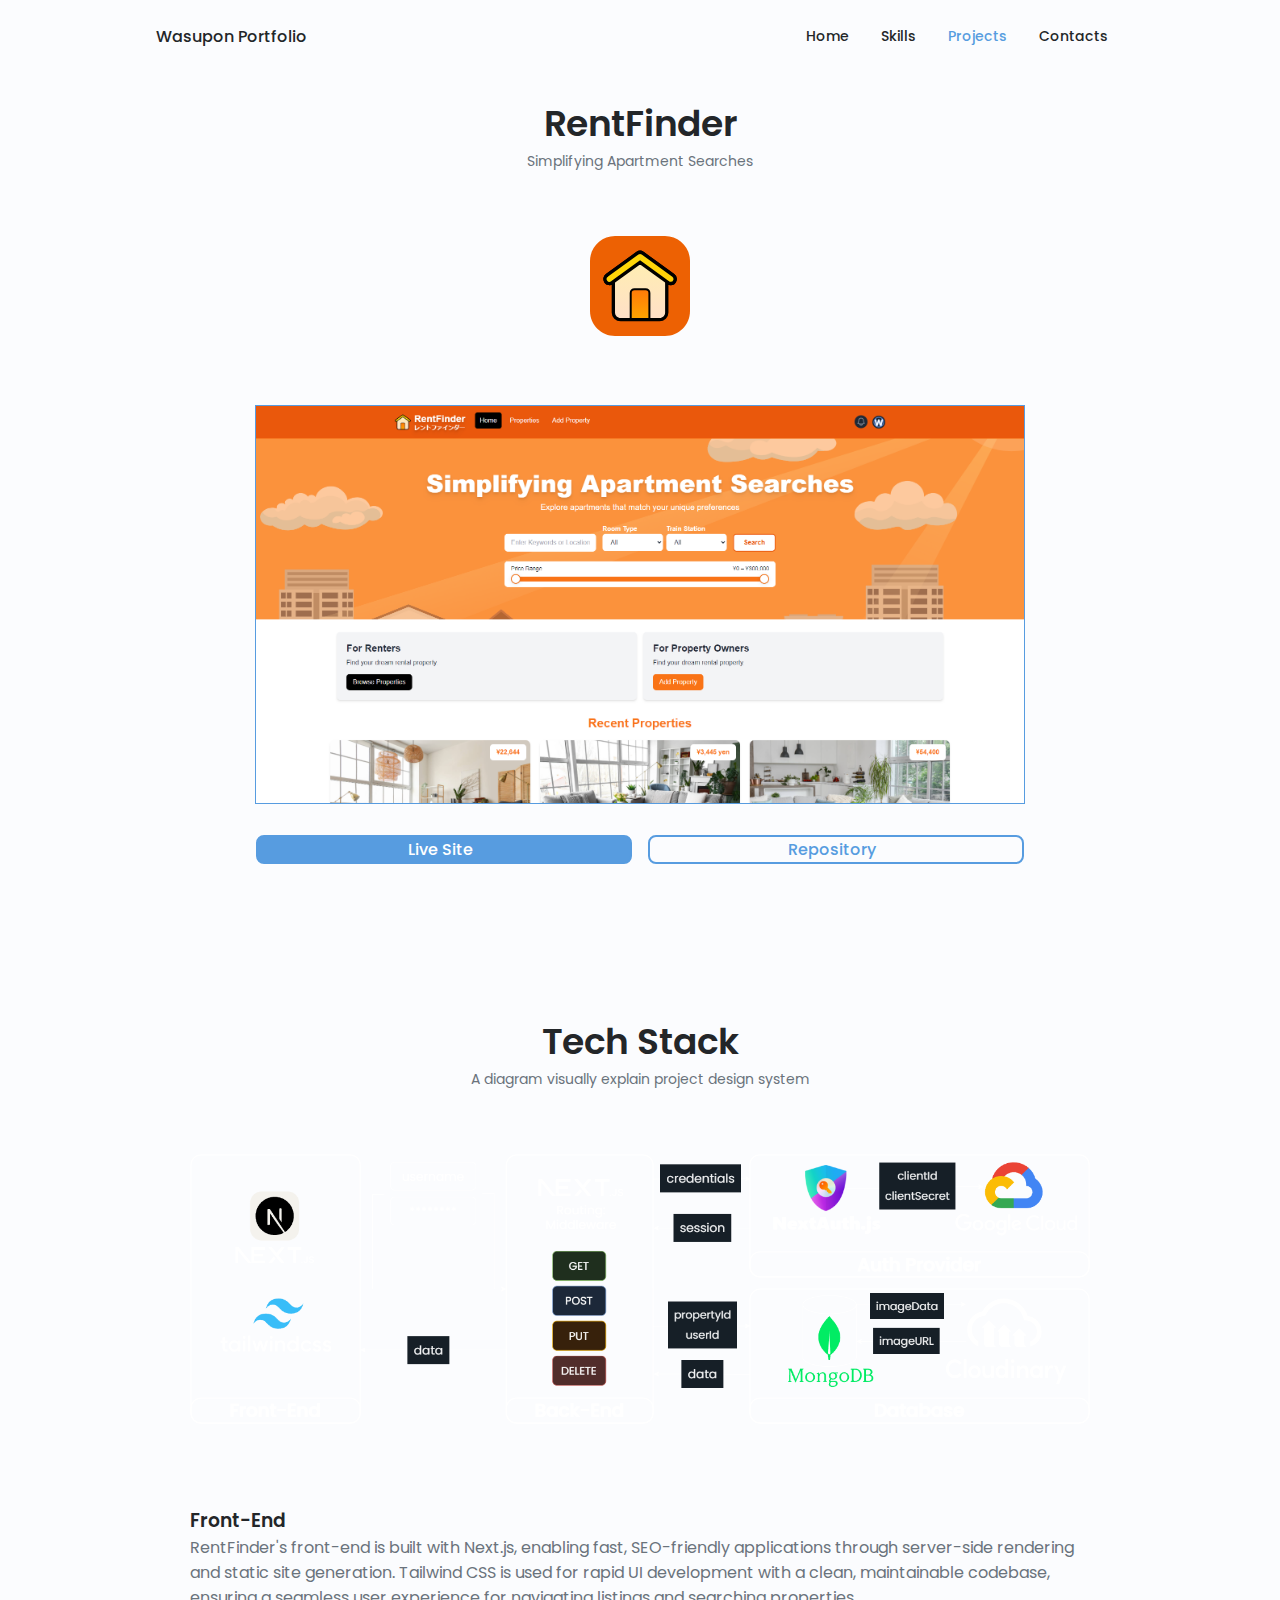
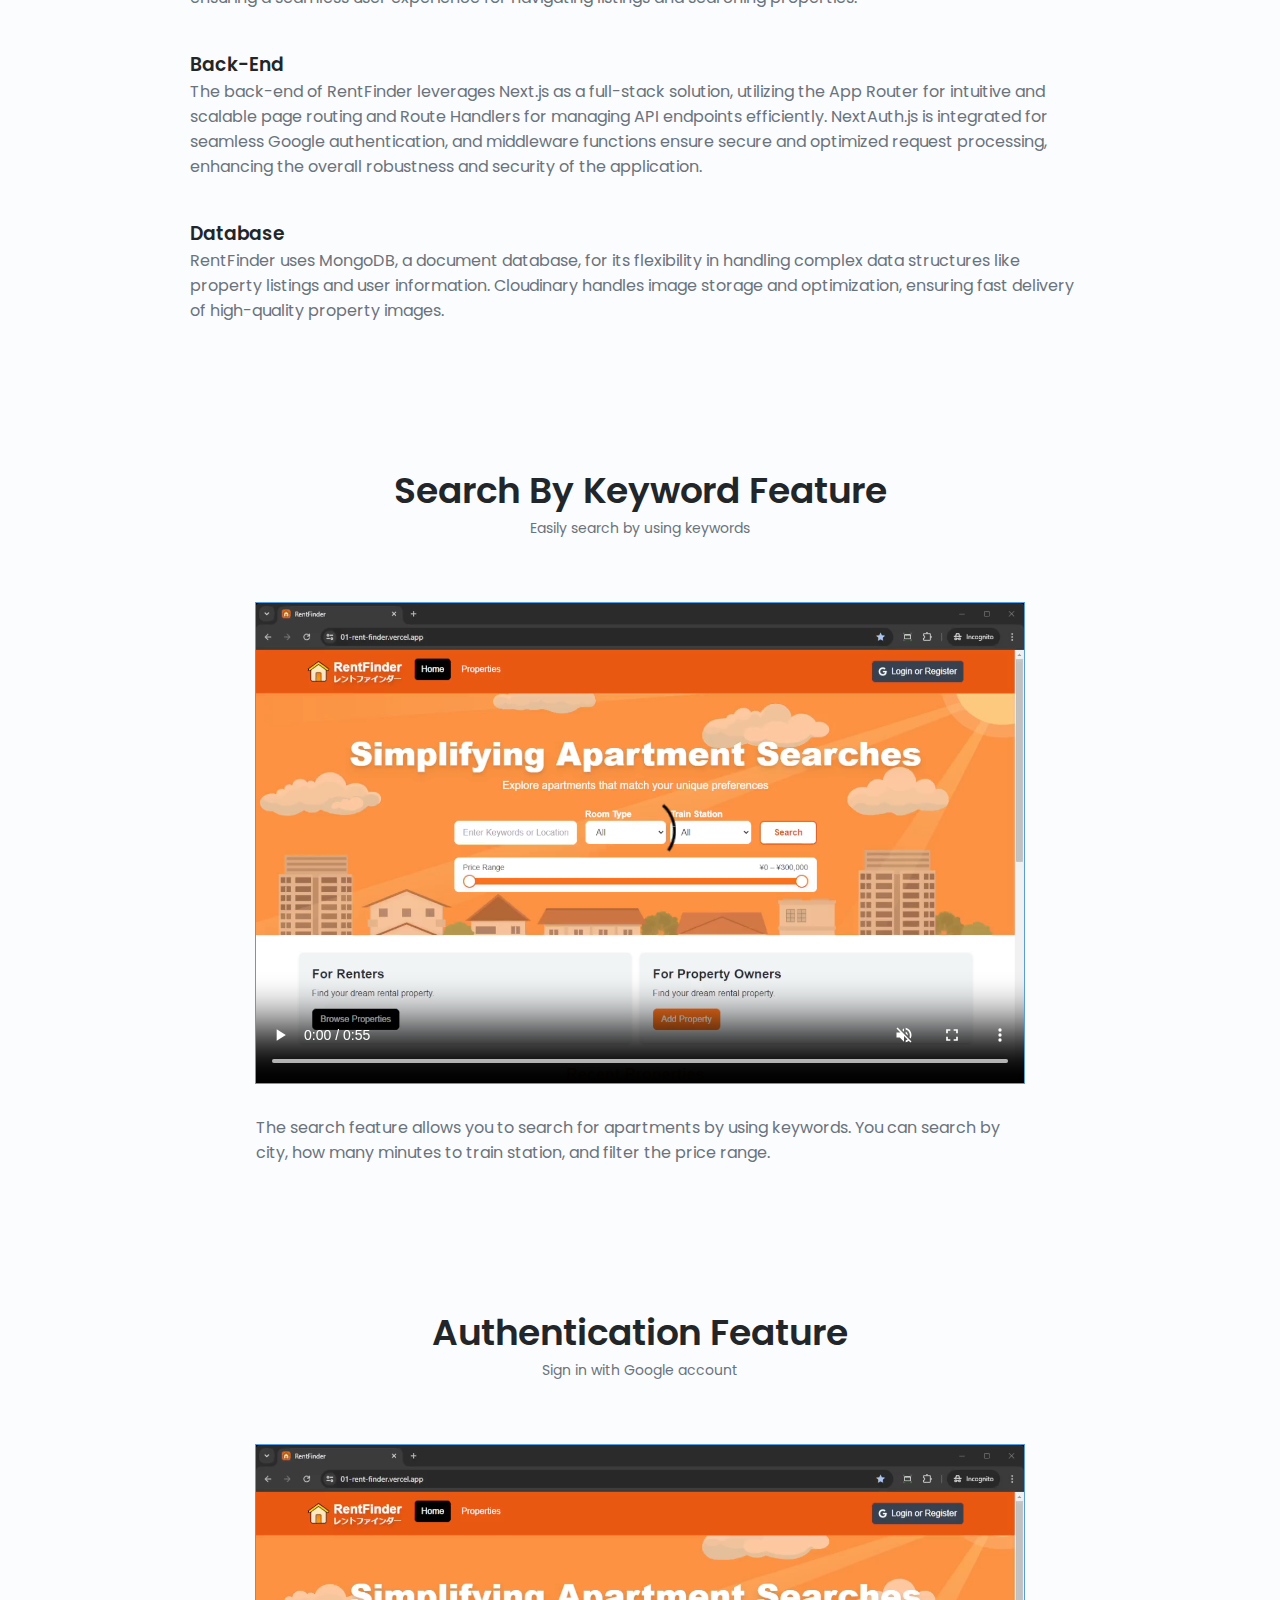
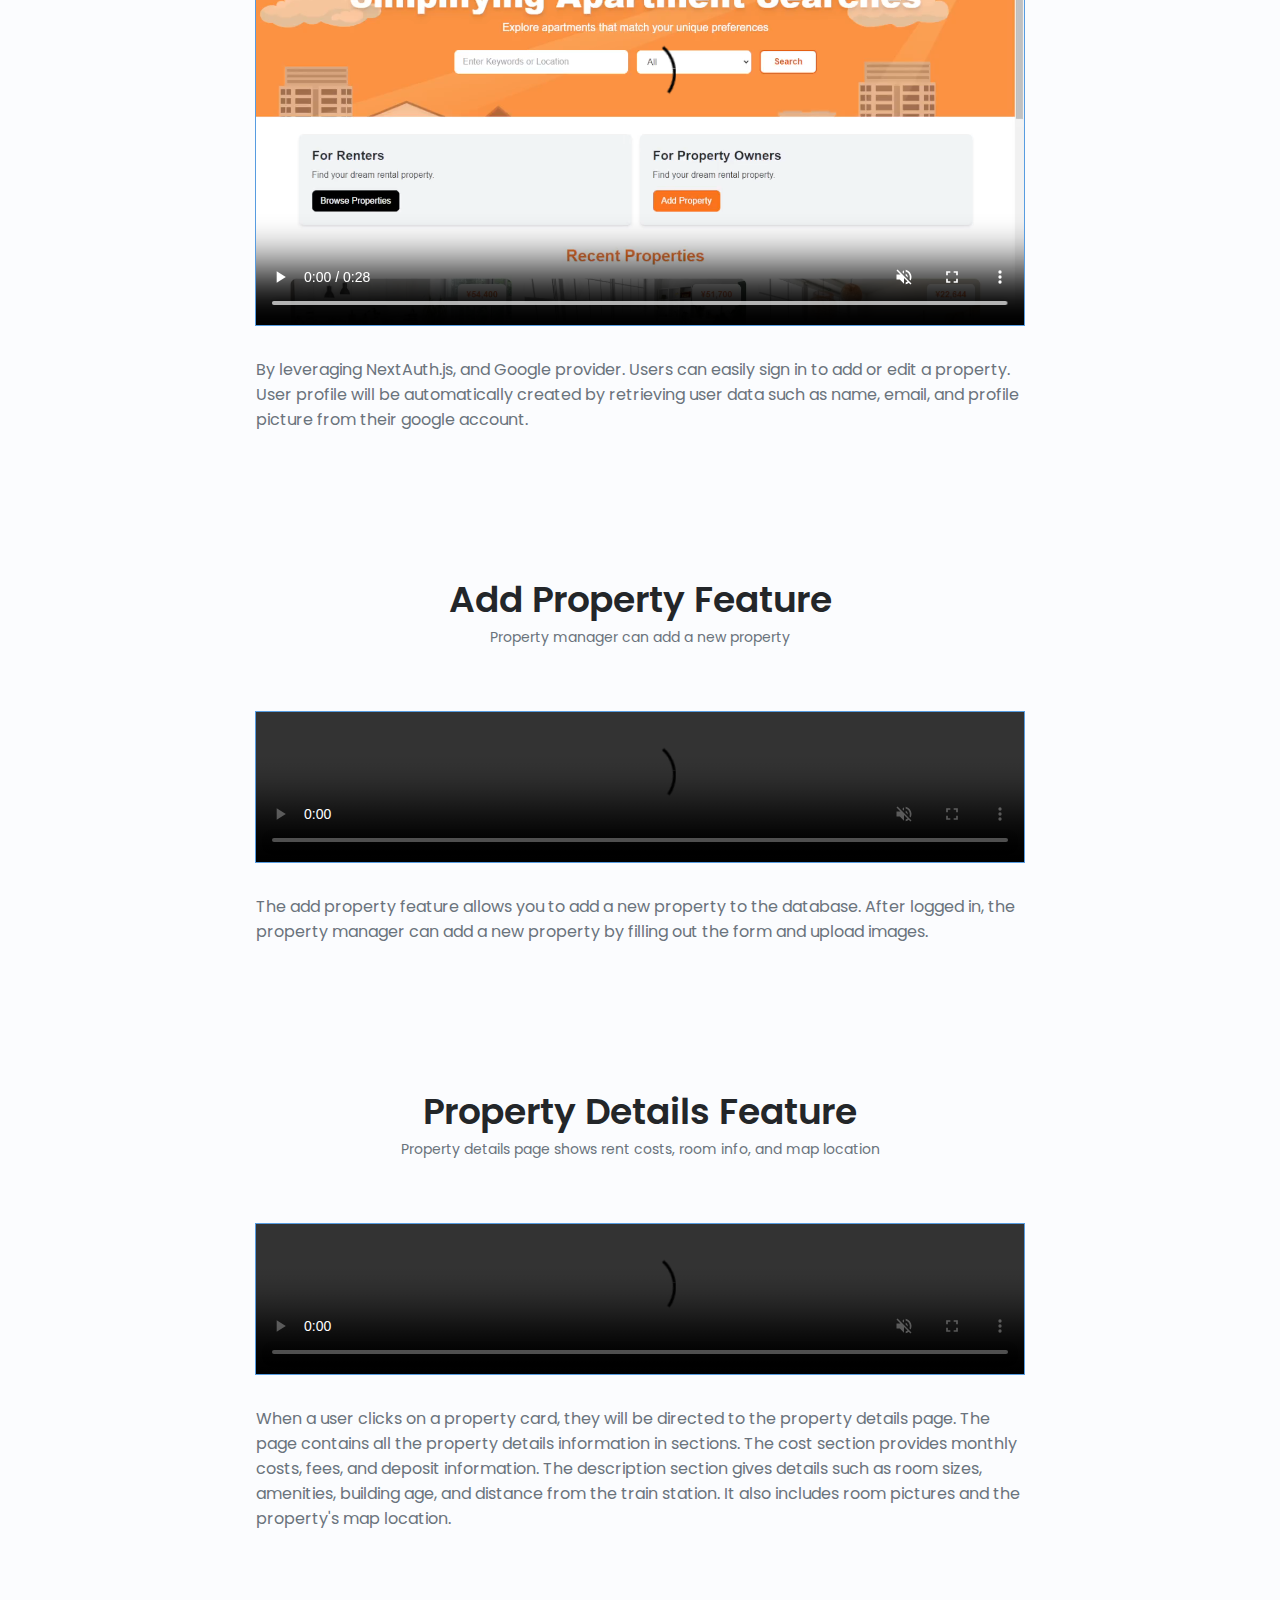
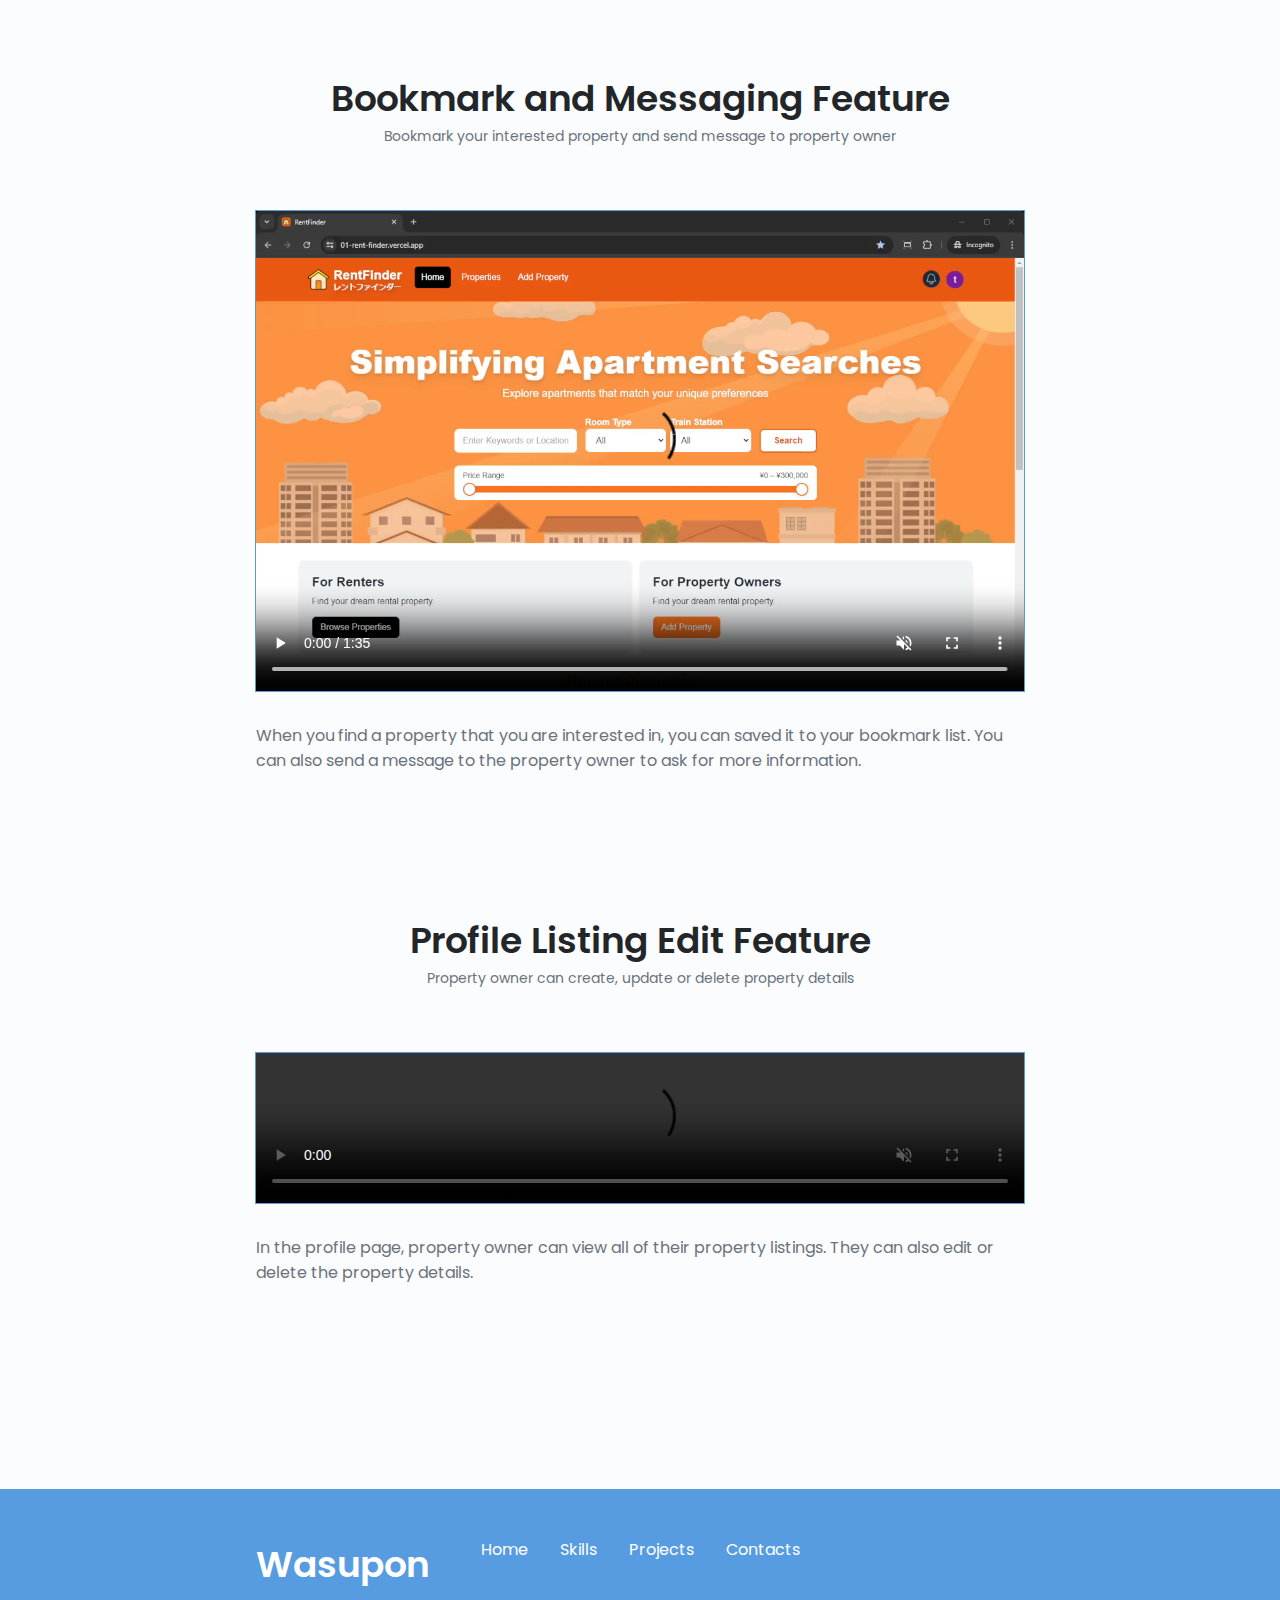
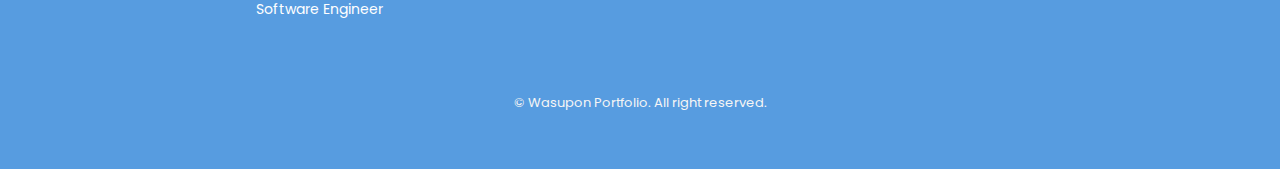
==== commit 49c4a53b: "feat: project-01 property details" ====
--- a/project-01.html
+++ b/project-01.html
@@ -259,6 +259,45 @@
               The add property feature allows you to add a new property to the
               database. After logged in, the property manager can add a new
               property by filling out the form and upload images.
+            </p>
+          </div>
+        </div>
+
+        <br />
+        <br />
+        <br />
+        <br />
+
+        <div>
+          <h2 class="section__title">Property Details Feature</h2>
+          <span class="section__subtitle"
+            >Property details page shows rent costs, room info, and map
+            location</span
+          >
+
+          <div class="about__container container">
+            <div class="about__data"></div>
+
+            <video
+              src="/assets/videos/project-01-property-details.mp4"
+              title="Copy or Open Text Output from the Context Menu"
+              autoplay
+              loop
+              muted
+              controls
+              width="100%"
+              class="img-outline"
+            ></video>
+            <br /><br />
+
+            <p class="about__description">
+              When a user clicks on a property card, they will be directed to
+              the property details page. The page contains all the property
+              details information in sections. The cost section provides monthly
+              costs, fees, and deposit information. The description section
+              gives details such as room sizes, amenities, building age, and
+              distance from the train station. It also includes room pictures
+              and the property's map location.
             </p>
           </div>
         </div>
